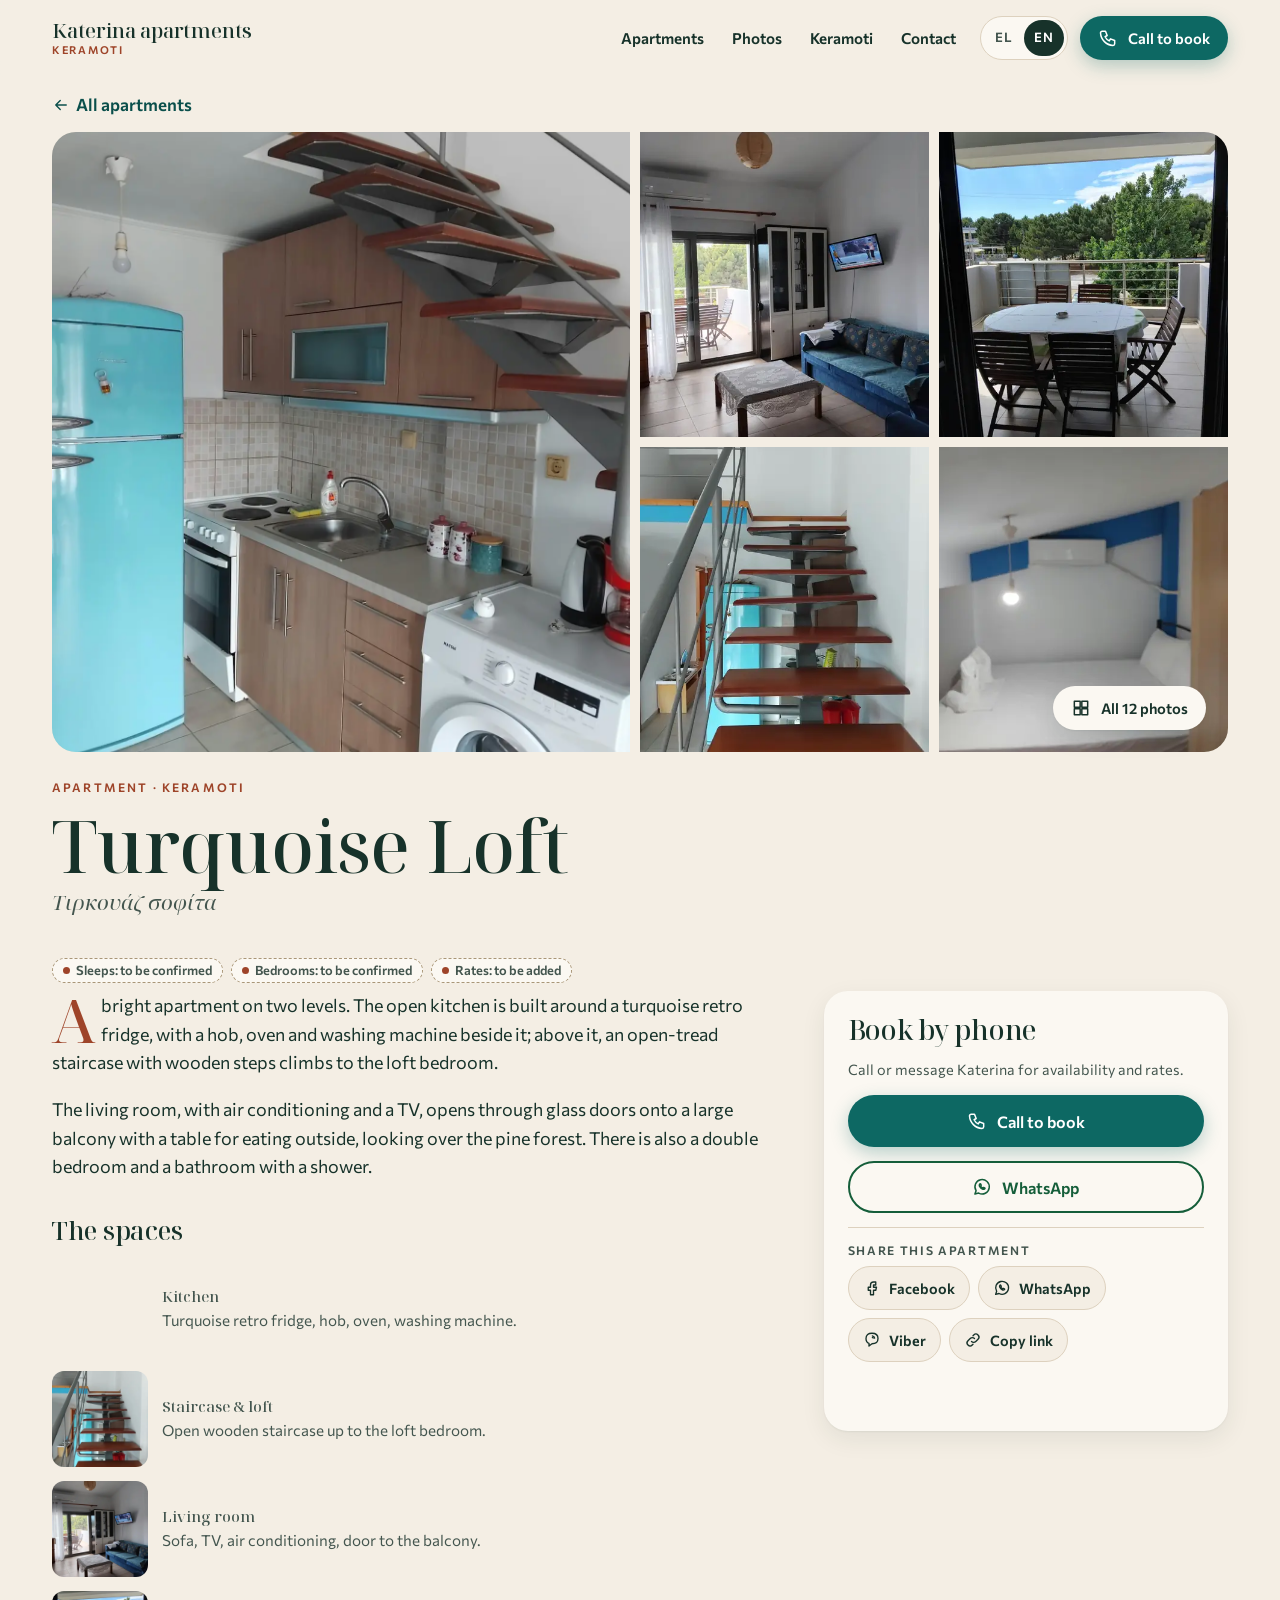
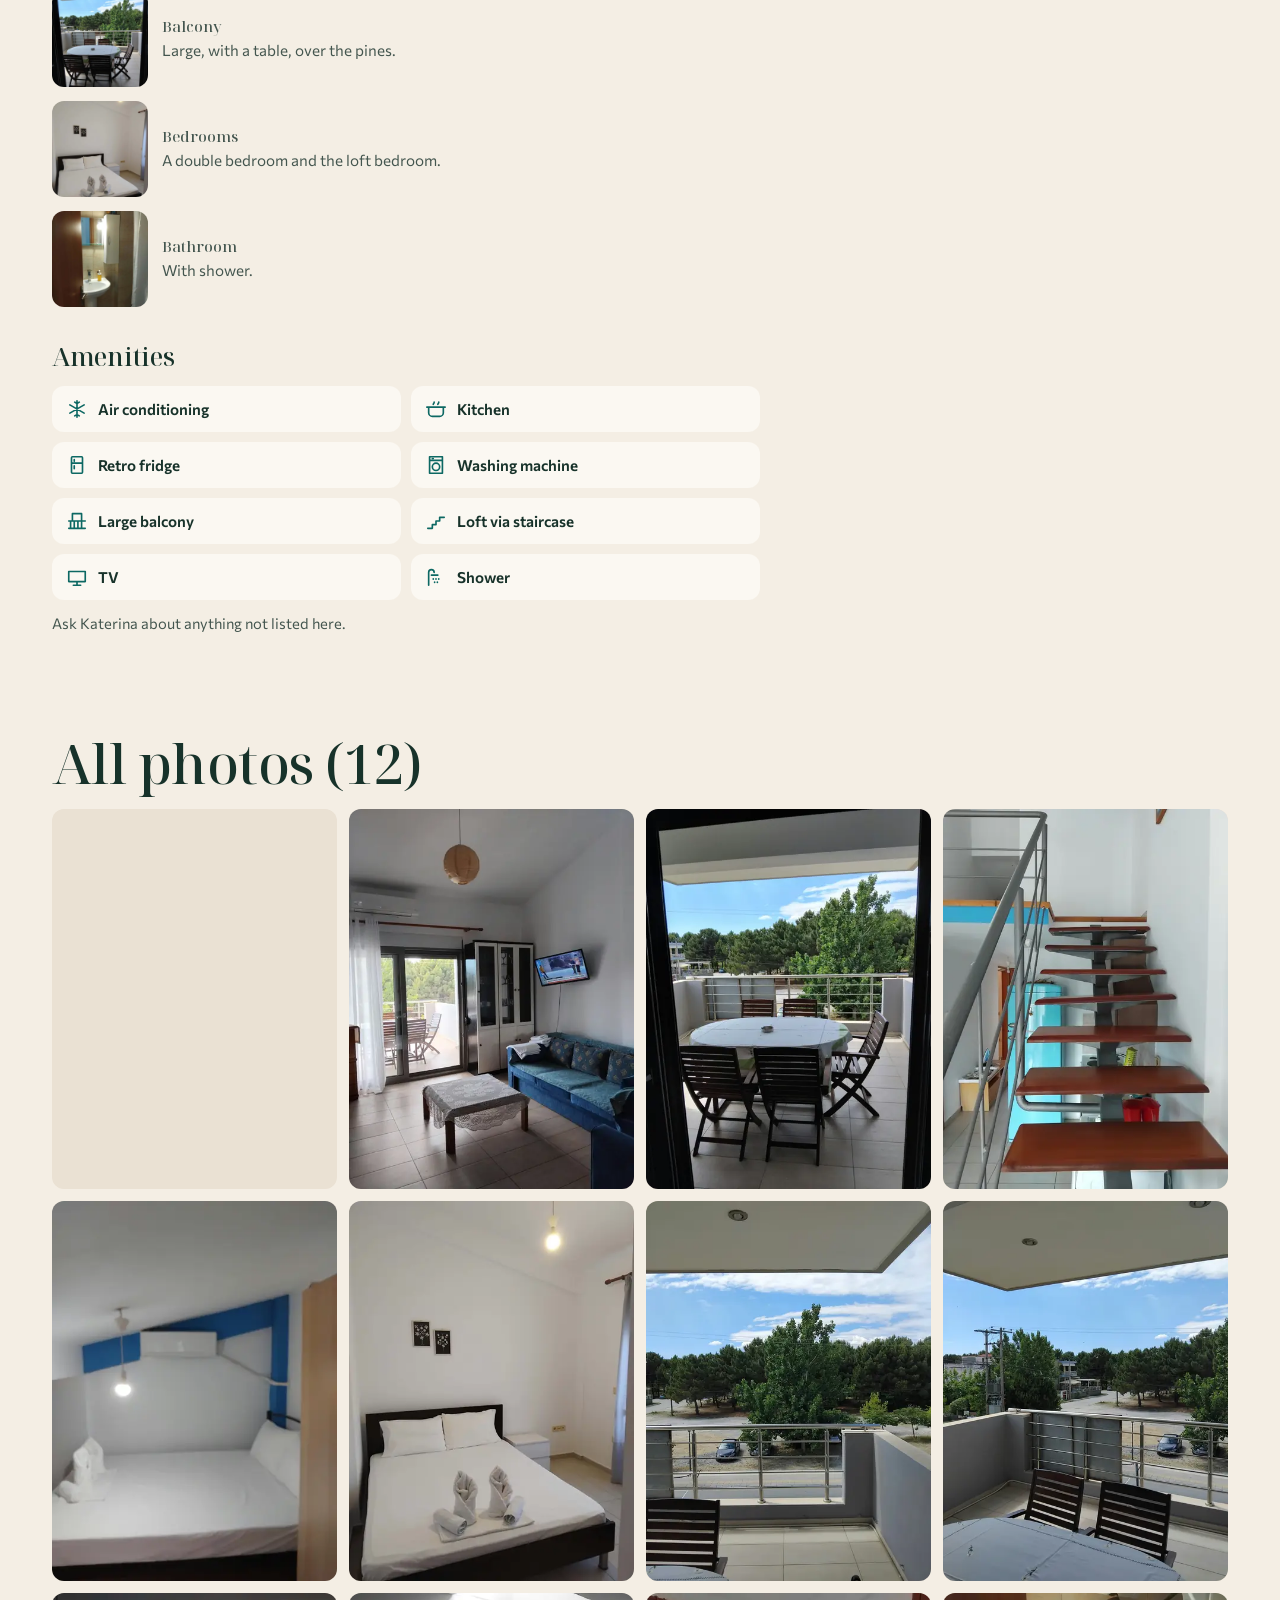
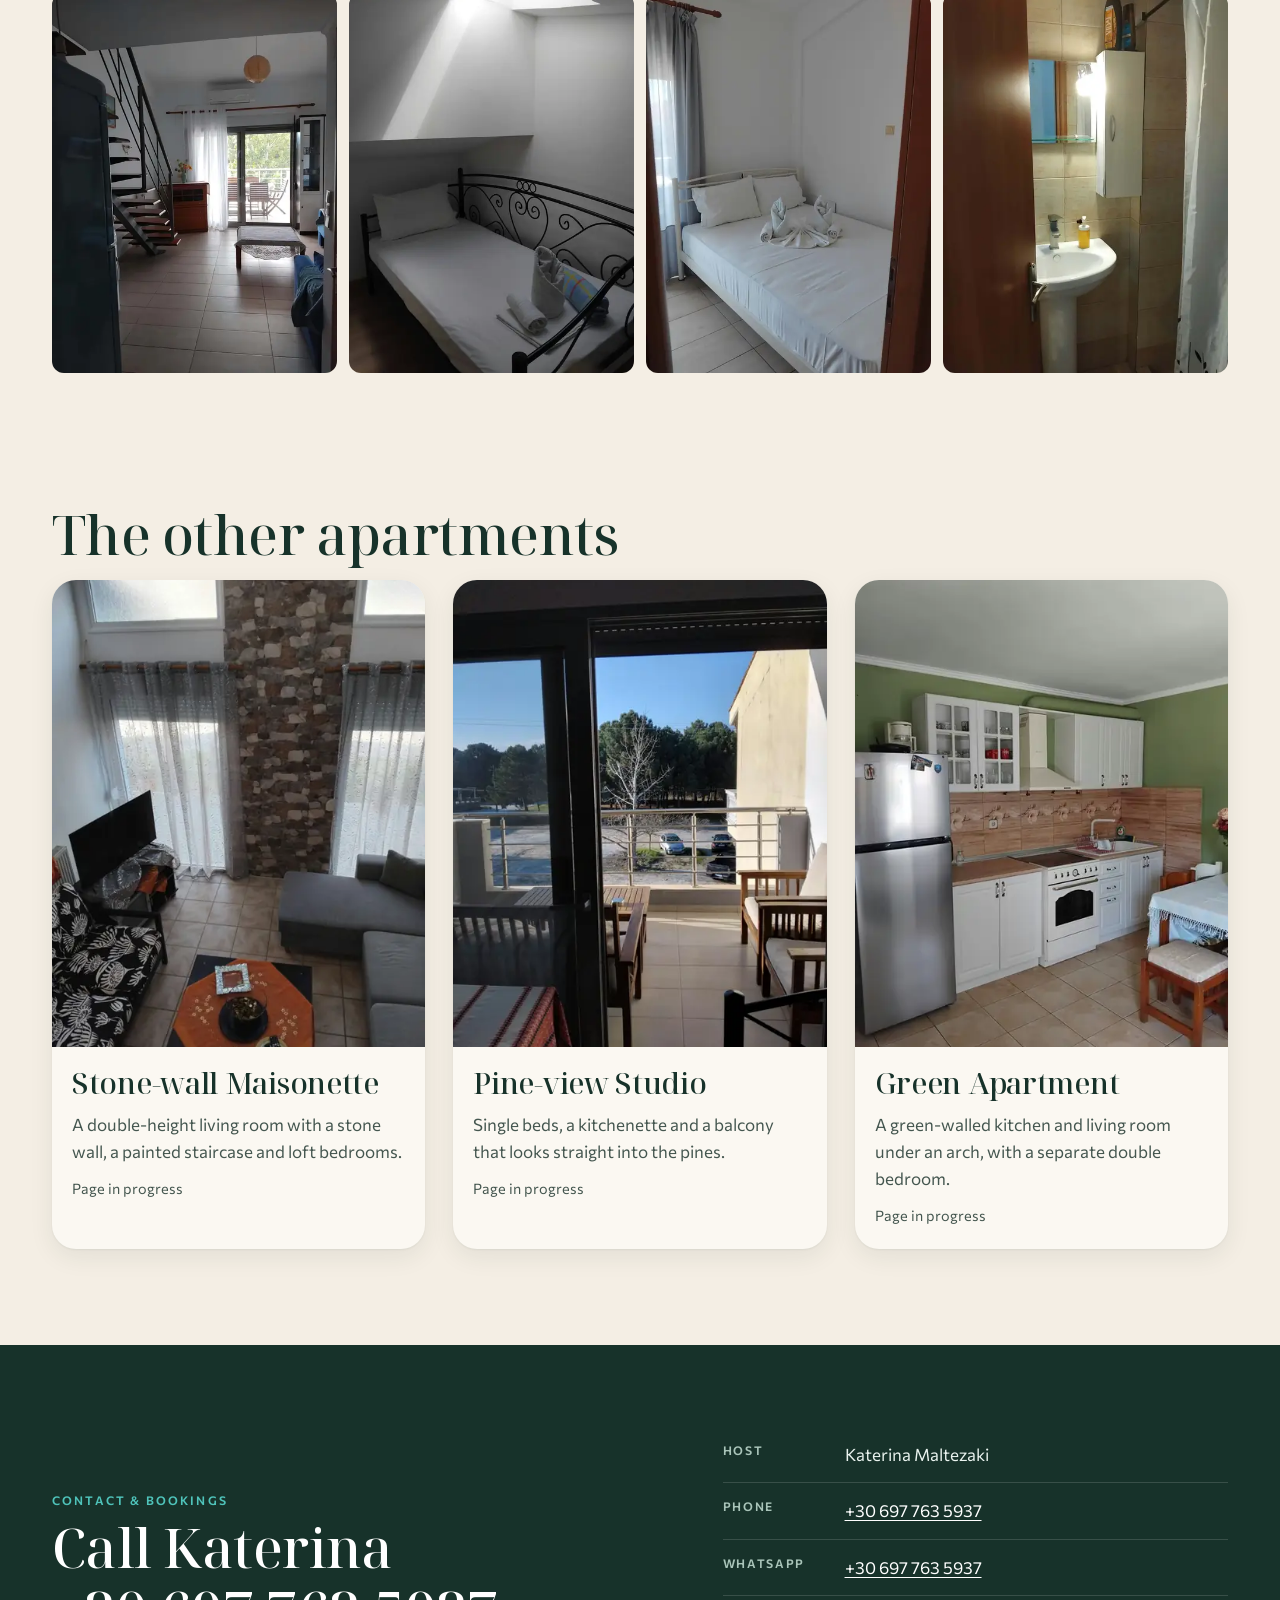
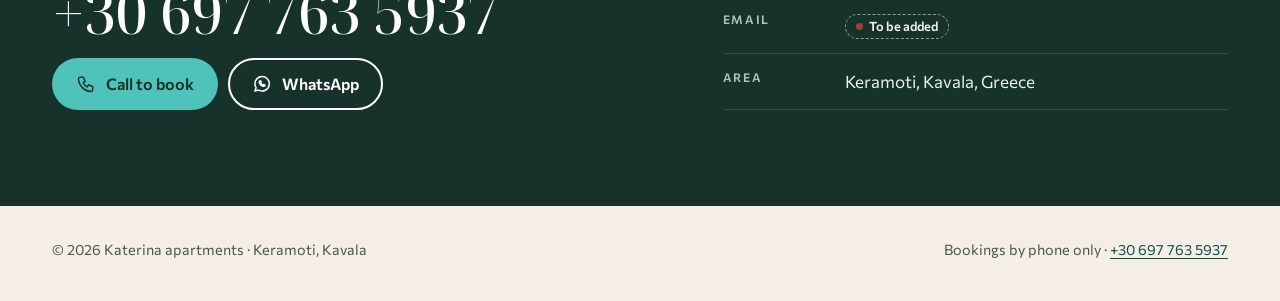
==== apartments/turquoise-loft/index.html @ 6590b702 "Replace site with the new Katerina apartments design Full replacement of the old landing page: bilin" ====
<!doctype html>
<html lang="el" data-lang="el" data-title-el="Τιρκουάζ σοφίτα · Katerina apartments, Κεραμωτή" data-title-en="Turquoise Loft · Katerina apartments, Keramoti">
<head>
<meta charset="utf-8">
<meta name="viewport" content="width=device-width, initial-scale=1, viewport-fit=cover">
<script>(function(){var d=document.documentElement,l=null;d.classList.add('js');try{l=new URLSearchParams(location.search).get('lang')||localStorage.getItem('lang')}catch(e){}if(l!=='el'&&l!=='en'){l=/^el\b/i.test(navigator.language||'el')?'el':'en'}d.setAttribute('data-lang',l);d.lang=l;document.title=d.getAttribute('data-title-'+l)})()</script>
<title>Τιρκουάζ σοφίτα · Katerina apartments, Κεραμωτή</title>
<meta name="description" content="Ρετρό τιρκουάζ ψυγείο, ανοιχτή σκάλα προς τη σοφίτα και μεγάλο μπαλκόνι πάνω από τα πεύκα. Κρατήσεις τηλεφωνικά · A turquoise retro fridge, an open-tread staircase to the loft and a big balcony over the pines. Book by phone">
<link rel="canonical" href="https://dgetsi.github.io/keramoti-seaside-rooms/apartments/turquoise-loft/">
<link rel="alternate" hreflang="el" href="https://dgetsi.github.io/keramoti-seaside-rooms/apartments/turquoise-loft/?lang=el">
<link rel="alternate" hreflang="en" href="https://dgetsi.github.io/keramoti-seaside-rooms/apartments/turquoise-loft/?lang=en">
<link rel="alternate" hreflang="x-default" href="https://dgetsi.github.io/keramoti-seaside-rooms/apartments/turquoise-loft/">
<meta name="theme-color" content="#17322A">
<link rel="icon" href="../../assets/icon.svg" type="image/svg+xml">
<link rel="apple-touch-icon" href="../../assets/apple-touch-icon.png">
<link rel="preload" href="../../assets/fonts/noto-serif-display-latin-500-normal.woff2" as="font" type="font/woff2" crossorigin>
<link rel="stylesheet" href="../../assets/css/site.css">
<!-- Open Graph / sharing: absolute URLs only -->
<meta property="og:type" content="website">
<meta property="og:site_name" content="Katerina apartments">
<meta property="og:title" content="Τιρκουάζ σοφίτα · Katerina apartments, Κεραμωτή · Turquoise Loft · Katerina apartments, Keramoti">
<meta property="og:description" content="Ρετρό τιρκουάζ ψυγείο, ανοιχτή σκάλα προς τη σοφίτα και μεγάλο μπαλκόνι πάνω από τα πεύκα. Κρατήσεις τηλεφωνικά · A turquoise retro fridge, an open-tread staircase to the loft and a big balcony over the pines. Book by phone">
<meta property="og:url" content="https://dgetsi.github.io/keramoti-seaside-rooms/apartments/turquoise-loft/">
<meta property="og:image" content="https://dgetsi.github.io/keramoti-seaside-rooms/og/turquoise-loft.jpg">
<meta property="og:image:secure_url" content="https://dgetsi.github.io/keramoti-seaside-rooms/og/turquoise-loft.jpg">
<meta property="og:image:type" content="image/jpeg">
<meta property="og:image:width" content="1200">
<meta property="og:image:height" content="630">
<meta property="og:image:alt" content="Turquoise Loft at Katerina apartments, Keramoti: three real photos of the apartment">
<meta property="og:locale" content="el_GR">
<meta property="og:locale:alternate" content="en_GB">
<meta name="twitter:card" content="summary_large_image">
<meta name="twitter:title" content="Τιρκουάζ σοφίτα · Katerina apartments, Κεραμωτή · Turquoise Loft · Katerina apartments, Keramoti">
<meta name="twitter:description" content="Ρετρό τιρκουάζ ψυγείο, ανοιχτή σκάλα προς τη σοφίτα και μεγάλο μπαλκόνι πάνω από τα πεύκα. Κρατήσεις τηλεφωνικά · A turquoise retro fridge, an open-tread staircase to the loft and a big balcony over the pines. Book by phone">
<meta name="twitter:image" content="https://dgetsi.github.io/keramoti-seaside-rooms/og/turquoise-loft.jpg">
<meta name="twitter:image:alt" content="Turquoise Loft at Katerina apartments, Keramoti: three real photos of the apartment">

</head>
<body>
<a class="skip" href="#main"><span class="i-el" lang="el">Μετάβαση στο περιεχόμενο</span><span class="i-en" lang="en">Skip to content</span></a>
<svg width="0" height="0" style="position:absolute" aria-hidden="true"><defs><symbol id="i-phone" viewBox="0 0 24 24" fill="none" stroke="currentColor" stroke-width="1.8" stroke-linecap="round" stroke-linejoin="round"><path d="M5 4h4l2 5-2.5 1.5a11 11 0 0 0 5 5L15 13l5 2v4a2 2 0 0 1-2 2A16 16 0 0 1 3 6a2 2 0 0 1 2-2"/></symbol><symbol id="i-wa" viewBox="0 0 24 24" fill="none" stroke="currentColor" stroke-width="1.8" stroke-linecap="round" stroke-linejoin="round"><path d="M3.5 20.5l1.4-4.1A8.6 8.6 0 1 1 8 19.3z"/><path d="M9.3 8.4c.3-.5.8-.5 1.1 0l.6 1.3c.1.3 0 .6-.2.8l-.4.4c.5 1 1.3 1.8 2.3 2.3l.4-.4c.2-.2.5-.3.8-.2l1.3.6c.5.3.5.8 0 1.1-.8.5-1.8.6-2.7.2a8 8 0 0 1-3.5-3.5c-.4-.9-.3-1.9.3-2.6z"/></symbol><symbol id="i-viber" viewBox="0 0 24 24" fill="none" stroke="currentColor" stroke-width="1.8" stroke-linecap="round" stroke-linejoin="round"><path d="M12 3c5 0 8 2 8 7s-3 7-8 7l-4 3v-3.5C5 15.5 4 13 4 10c0-5 3-7 8-7z"/><path d="M12.5 6.5a3.5 3.5 0 0 1 3 3M12.5 8.5a1.5 1.5 0 0 1 1 1"/></symbol><symbol id="i-fb" viewBox="0 0 24 24" fill="none" stroke="currentColor" stroke-width="1.8" stroke-linecap="round" stroke-linejoin="round"><path d="M14 8h3V4h-3a4 4 0 0 0-4 4v3H7v4h3v6h4v-6h3l1-4h-4V8z"/></symbol><symbol id="i-link" viewBox="0 0 24 24" fill="none" stroke="currentColor" stroke-width="1.8" stroke-linecap="round" stroke-linejoin="round"><path d="M10 14a4 4 0 0 0 5.7 0l3-3a4 4 0 0 0-5.7-5.7l-1 1"/><path d="M14 10a4 4 0 0 0-5.7 0l-3 3a4 4 0 0 0 5.7 5.7l1-1"/></symbol><symbol id="i-share" viewBox="0 0 24 24" fill="none" stroke="currentColor" stroke-width="1.8" stroke-linecap="round" stroke-linejoin="round"><path d="M12 3v12M7 8l5-5 5 5M5 13v6a2 2 0 0 0 2 2h10a2 2 0 0 0 2-2v-6"/></symbol><symbol id="i-ac" viewBox="0 0 24 24" fill="none" stroke="currentColor" stroke-width="1.8" stroke-linecap="round" stroke-linejoin="round"><path d="M12 3v18M4.2 7.5l15.6 9M4.2 16.5l15.6-9M9.5 4.5 12 6l2.5-1.5M9.5 19.5 12 18l2.5 1.5"/></symbol><symbol id="i-kitchen" viewBox="0 0 24 24" fill="none" stroke="currentColor" stroke-width="1.8" stroke-linecap="round" stroke-linejoin="round"><path d="M4 10h16v6a4 4 0 0 1-4 4H8a4 4 0 0 1-4-4zM2 10h20M9 7c0-1 1-1 1-2.5M14 7c0-1 1-1 1-2.5"/></symbol><symbol id="i-fridge" viewBox="0 0 24 24" fill="none" stroke="currentColor" stroke-width="1.8" stroke-linecap="round" stroke-linejoin="round"><path d="M7 3h10a1 1 0 0 1 1 1v16a1 1 0 0 1-1 1H7a1 1 0 0 1-1-1V4a1 1 0 0 1 1-1zM6 10h12M9 6v2M9 13v3"/></symbol><symbol id="i-washer" viewBox="0 0 24 24" fill="none" stroke="currentColor" stroke-width="1.8" stroke-linecap="round" stroke-linejoin="round"><path d="M5 3h14v18H5zM5 7h14"/><circle cx="12" cy="14" r="4"/><path d="M8 5h1"/></symbol><symbol id="i-balcony" viewBox="0 0 24 24" fill="none" stroke="currentColor" stroke-width="1.8" stroke-linecap="round" stroke-linejoin="round"><path d="M3 12h18M5 12v8M9 12v8M13 12v8M17 12v8M3 20h18M7 12V4h10v8"/></symbol><symbol id="i-stairs" viewBox="0 0 24 24" fill="none" stroke="currentColor" stroke-width="1.8" stroke-linecap="round" stroke-linejoin="round"><path d="M3 20h5v-4h4v-4h4V8h5"/></symbol><symbol id="i-tv" viewBox="0 0 24 24" fill="none" stroke="currentColor" stroke-width="1.8" stroke-linecap="round" stroke-linejoin="round"><path d="M3 6h18v11H3zM8 21h8M12 17v4"/></symbol><symbol id="i-bed" viewBox="0 0 24 24" fill="none" stroke="currentColor" stroke-width="1.8" stroke-linecap="round" stroke-linejoin="round"><path d="M3 18V7M3 14h18v4M21 14v-2a3 3 0 0 0-3-3h-7v5"/><circle cx="7" cy="11" r="1.6"/></symbol><symbol id="i-shower" viewBox="0 0 24 24" fill="none" stroke="currentColor" stroke-width="1.8" stroke-linecap="round" stroke-linejoin="round"><path d="M4 21V7a3 3 0 0 1 6 0M7 10h7M9 14v.5M12 14v.5M15 14v.5M10.5 17.5v.5M13.5 17.5v.5"/></symbol><symbol id="i-pine" viewBox="0 0 24 24" fill="none" stroke="currentColor" stroke-width="1.8" stroke-linecap="round" stroke-linejoin="round"><path d="M12 3l5 7h-3l4 6H6l4-6H7zM12 16v5"/></symbol><symbol id="i-home" viewBox="0 0 24 24" fill="none" stroke="currentColor" stroke-width="1.8" stroke-linecap="round" stroke-linejoin="round"><path d="M4 20V10l8-6 8 6v10zM9 20v-6h6v6"/></symbol><symbol id="i-arrow" viewBox="0 0 24 24" fill="none" stroke="currentColor" stroke-width="1.8" stroke-linecap="round" stroke-linejoin="round"><path d="M5 12h14M13 6l6 6-6 6"/></symbol><symbol id="i-back" viewBox="0 0 24 24" fill="none" stroke="currentColor" stroke-width="1.8" stroke-linecap="round" stroke-linejoin="round"><path d="M19 12H5M11 6l-6 6 6 6"/></symbol><symbol id="i-prev" viewBox="0 0 24 24" fill="none" stroke="currentColor" stroke-width="1.8" stroke-linecap="round" stroke-linejoin="round"><path d="M15 6l-6 6 6 6"/></symbol><symbol id="i-next" viewBox="0 0 24 24" fill="none" stroke="currentColor" stroke-width="1.8" stroke-linecap="round" stroke-linejoin="round"><path d="M9 6l6 6-6 6"/></symbol><symbol id="i-close" viewBox="0 0 24 24" fill="none" stroke="currentColor" stroke-width="1.8" stroke-linecap="round" stroke-linejoin="round"><path d="M6 6l12 12M18 6 6 18"/></symbol><symbol id="i-grid" viewBox="0 0 24 24" fill="none" stroke="currentColor" stroke-width="1.8" stroke-linecap="round" stroke-linejoin="round"><path d="M4 4h7v7H4zM13 4h7v7h-7zM4 13h7v7H4zM13 13h7v7h-7z"/></symbol><symbol id="i-mail" viewBox="0 0 24 24" fill="none" stroke="currentColor" stroke-width="1.8" stroke-linecap="round" stroke-linejoin="round"><path d="M3 6h18v12H3zM3 7l9 6 9-6"/></symbol><symbol id="i-pin" viewBox="0 0 24 24" fill="none" stroke="currentColor" stroke-width="1.8" stroke-linecap="round" stroke-linejoin="round"><path d="M12 21s-7-6.2-7-11.5a7 7 0 0 1 14 0C19 14.8 12 21 12 21z"/><circle cx="12" cy="9.5" r="2.5"/></symbol></defs></svg>
<header class="hdr">
 <div class="wrap">
  <a class="brand" href="../../"><b>Katerina apartments</b><small><span class="i-el" lang="el">Κεραμωτή</span><span class="i-en" lang="en">Keramoti</span></small></a>
  <nav class="nav" aria-label="Κύριο μενού" data-aria-el="Κύριο μενού" data-aria-en="Main menu"><a href="../../#apartments"><span class="i-el" lang="el">Διαμερίσματα</span><span class="i-en" lang="en">Apartments</span></a><a href="../../#photos"><span class="i-el" lang="el">Φωτογραφίες</span><span class="i-en" lang="en">Photos</span></a><a href="../../#keramoti"><span class="i-el" lang="el">Κεραμωτή</span><span class="i-en" lang="en">Keramoti</span></a><a href="../../#contact"><span class="i-el" lang="el">Επικοινωνία</span><span class="i-en" lang="en">Contact</span></a></nav>
  <div class="lang" role="group" aria-label="Γλώσσα / Language">
   <button type="button" data-set-lang="el" aria-pressed="true"><span aria-hidden="true">EL</span><span class="sr-only">Ελληνικά</span></button>
   <button type="button" data-set-lang="en" aria-pressed="false"><span aria-hidden="true">EN</span><span class="sr-only">English</span></button>
  </div>
  <a class="btn btn-call btn-sm" href="tel:+306977635937"><svg aria-hidden="true" focusable="false"><use href="#i-phone"/></svg><span class="i-el" lang="el">Καλέστε για κράτηση</span><span class="i-en" lang="en">Call to book</span></a>
 </div>
</header><main id="main">
<div class="wrap">
 <a class="crumb" href="../../#apartments"><svg aria-hidden="true" focusable="false"><use href="#i-back"/></svg><span class="i-el" lang="el">Όλα τα διαμερίσματα</span><span class="i-en" lang="en">All apartments</span></a>
 <section class="room-hero" aria-label="Φωτογραφίες" data-aria-el="Φωτογραφίες" data-aria-en="Photos">
  <div class="car" data-car>
  <div class="car-track" tabindex="0" role="group" aria-roledescription="carousel" aria-label="Τιρκουάζ σοφίτα: φωτογραφίες" data-aria-el="Τιρκουάζ σοφίτα: φωτογραφίες" data-aria-en="Turquoise Loft: photos"><a href="../../assets/img/turquoise-loft-01-1200.webp" data-lb="room"><picture><source type="image/webp" srcset="../../assets/img/turquoise-loft-01-480.webp 480w,../../assets/img/turquoise-loft-01-800.webp 800w,../../assets/img/turquoise-loft-01-1200.webp 1200w" sizes="100vw"><img src="../../assets/img/turquoise-loft-01-800.jpg" width="1200" height="1600" alt="Κουζίνα με τιρκουάζ ρετρό ψυγείο, πλυντήριο και την ανοιχτή σκάλα από πάνω" data-alt-el="Κουζίνα με τιρκουάζ ρετρό ψυγείο, πλυντήριο και την ανοιχτή σκάλα από πάνω" data-alt-en="Kitchen with turquoise retro fridge, washing machine and the open-tread staircase above" fetchpriority="high" loading="eager" decoding="async"></picture></a><a href="../../assets/img/turquoise-loft-02-1200.webp" data-lb="room"><picture><source type="image/webp" srcset="../../assets/img/turquoise-loft-02-480.webp 480w,../../assets/img/turquoise-loft-02-800.webp 800w,../../assets/img/turquoise-loft-02-1200.webp 1200w" sizes="100vw"><img src="../../assets/img/turquoise-loft-02-800.jpg" width="1200" height="1600" alt="Σαλόνι με μπλε καναπέ, τηλεόραση, κλιματιστικό και πόρτα προς το μπαλκόνι" data-alt-el="Σαλόνι με μπλε καναπέ, τηλεόραση, κλιματιστικό και πόρτα προς το μπαλκόνι" data-alt-en="Living room with blue sofa, TV, air conditioning and door to the balcony" loading="lazy" decoding="async"></picture></a><a href="../../assets/img/turquoise-loft-03-1200.webp" data-lb="room"><picture><source type="image/webp" srcset="../../assets/img/turquoise-loft-03-480.webp 480w,../../assets/img/turquoise-loft-03-800.webp 800w,../../assets/img/turquoise-loft-03-1200.webp 1200w" sizes="100vw"><img src="../../assets/img/turquoise-loft-03-800.jpg" width="1200" height="1600" alt="Μεγάλο μπαλκόνι με τραπέζι, πάνω από το πευκοδάσος" data-alt-el="Μεγάλο μπαλκόνι με τραπέζι, πάνω από το πευκοδάσος" data-alt-en="Large balcony with a table, over the pine forest" loading="lazy" decoding="async"></picture></a><a href="../../assets/img/turquoise-loft-04-1200.webp" data-lb="room"><picture><source type="image/webp" srcset="../../assets/img/turquoise-loft-04-480.webp 480w,../../assets/img/turquoise-loft-04-800.webp 800w,../../assets/img/turquoise-loft-04-1200.webp 1200w" sizes="100vw"><img src="../../assets/img/turquoise-loft-04-800.jpg" width="1200" height="1600" alt="Ανοιχτή σκάλα με ξύλινα σκαλοπάτια προς τη σοφίτα" data-alt-el="Ανοιχτή σκάλα με ξύλινα σκαλοπάτια προς τη σοφίτα" data-alt-en="Open-tread staircase with wooden steps up to the loft" loading="lazy" decoding="async"></picture></a><a href="../../assets/img/turquoise-loft-05-1200.webp" data-lb="room"><picture><source type="image/webp" srcset="../../assets/img/turquoise-loft-05-480.webp 480w,../../assets/img/turquoise-loft-05-800.webp 800w,../../assets/img/turquoise-loft-05-1200.webp 1200w" sizes="100vw"><img src="../../assets/img/turquoise-loft-05-800.jpg" width="1200" height="1600" alt="Υπνοδωμάτιο σοφίτας με διπλό κρεβάτι και κλιματιστικό" data-alt-el="Υπνοδωμάτιο σοφίτας με διπλό κρεβάτι και κλιματιστικό" data-alt-en="Loft bedroom with double bed and air conditioning" loading="lazy" decoding="async"></picture></a><a href="../../assets/img/turquoise-loft-06-1200.webp" data-lb="room"><picture><source type="image/webp" srcset="../../assets/img/turquoise-loft-06-480.webp 480w,../../assets/img/turquoise-loft-06-800.webp 800w,../../assets/img/turquoise-loft-06-1200.webp 1200w" sizes="100vw"><img src="../../assets/img/turquoise-loft-06-800.jpg" width="1200" height="1600" alt="Διπλό υπνοδωμάτιο με λευκά σεντόνια" data-alt-el="Διπλό υπνοδωμάτιο με λευκά σεντόνια" data-alt-en="Double bedroom with white linen" loading="lazy" decoding="async"></picture></a><a href="../../assets/img/turquoise-loft-07-1200.webp" data-lb="room"><picture><source type="image/webp" srcset="../../assets/img/turquoise-loft-07-480.webp 480w,../../assets/img/turquoise-loft-07-800.webp 800w,../../assets/img/turquoise-loft-07-1200.webp 1200w" sizes="100vw"><img src="../../assets/img/turquoise-loft-07-800.jpg" width="1200" height="1600" alt="Θέα από το μπαλκόνι στα πεύκα" data-alt-el="Θέα από το μπαλκόνι στα πεύκα" data-alt-en="View from the balcony over the pines" loading="lazy" decoding="async"></picture></a><a href="../../assets/img/turquoise-loft-08-1200.webp" data-lb="room"><picture><source type="image/webp" srcset="../../assets/img/turquoise-loft-08-480.webp 480w,../../assets/img/turquoise-loft-08-800.webp 800w,../../assets/img/turquoise-loft-08-1200.webp 1200w" sizes="100vw"><img src="../../assets/img/turquoise-loft-08-800.jpg" width="1200" height="1600" alt="Το μπαλκόνι με το τραπέζι και τα πεύκα" data-alt-el="Το μπαλκόνι με το τραπέζι και τα πεύκα" data-alt-en="The balcony table and the pines" loading="lazy" decoding="async"></picture></a><a href="../../assets/img/turquoise-loft-09-1200.webp" data-lb="room"><picture><source type="image/webp" srcset="../../assets/img/turquoise-loft-09-480.webp 480w,../../assets/img/turquoise-loft-09-800.webp 800w,../../assets/img/turquoise-loft-09-1200.webp 1200w" sizes="100vw"><img src="../../assets/img/turquoise-loft-09-800.jpg" width="1200" height="1600" alt="Σαλόνι με τη σκάλα και την μπαλκονόπορτα" data-alt-el="Σαλόνι με τη σκάλα και την μπαλκονόπορτα" data-alt-en="Living room with the staircase and balcony door" loading="lazy" decoding="async"></picture></a><a href="../../assets/img/turquoise-loft-10-1200.webp" data-lb="room"><picture><source type="image/webp" srcset="../../assets/img/turquoise-loft-10-480.webp 480w,../../assets/img/turquoise-loft-10-800.webp 800w,../../assets/img/turquoise-loft-10-1200.webp 1200w" sizes="100vw"><img src="../../assets/img/turquoise-loft-10-800.jpg" width="1200" height="1600" alt="Κρεβάτι στη σοφίτα, κάτω από τη στέγη" data-alt-el="Κρεβάτι στη σοφίτα, κάτω από τη στέγη" data-alt-en="Bed in the loft, under the roof" loading="lazy" decoding="async"></picture></a><a href="../../assets/img/turquoise-loft-11-1200.webp" data-lb="room"><picture><source type="image/webp" srcset="../../assets/img/turquoise-loft-11-480.webp 480w,../../assets/img/turquoise-loft-11-800.webp 800w,../../assets/img/turquoise-loft-11-1200.webp 1200w" sizes="100vw"><img src="../../assets/img/turquoise-loft-11-800.jpg" width="1200" height="1600" alt="Υπνοδωμάτιο με διπλό κρεβάτι δίπλα στο παράθυρο" data-alt-el="Υπνοδωμάτιο με διπλό κρεβάτι δίπλα στο παράθυρο" data-alt-en="Bedroom with a double bed by the window" loading="lazy" decoding="async"></picture></a><a href="../../assets/img/turquoise-loft-12-1200.webp" data-lb="room"><picture><source type="image/webp" srcset="../../assets/img/turquoise-loft-12-480.webp 480w,../../assets/img/turquoise-loft-12-800.webp 800w,../../assets/img/turquoise-loft-12-1200.webp 1200w" sizes="100vw"><img src="../../assets/img/turquoise-loft-12-800.jpg" width="1200" height="1600" alt="Μπάνιο με νιπτήρα και ντους" data-alt-el="Μπάνιο με νιπτήρα και ντους" data-alt-en="Bathroom with basin and shower" loading="lazy" decoding="async"></picture></a></div>
  <button class="car-btn car-prev" type="button" tabindex="-1" aria-hidden="true"><svg aria-hidden="true" focusable="false"><use href="#i-prev"/></svg></button>
  <button class="car-btn car-next" type="button" tabindex="-1" aria-hidden="true"><svg aria-hidden="true" focusable="false"><use href="#i-next"/></svg></button>
  <span class="car-count" aria-hidden="true"></span>
 </div>
  <div class="bento"><a href="../../assets/img/turquoise-loft-01-1200.webp" data-lb="room"><picture><source type="image/webp" srcset="../../assets/img/turquoise-loft-01-480.webp 480w,../../assets/img/turquoise-loft-01-800.webp 800w,../../assets/img/turquoise-loft-01-1200.webp 1200w" sizes="(min-width:960px) 50vw, 100vw"><img src="../../assets/img/turquoise-loft-01-800.jpg" width="1200" height="1600" alt="Κουζίνα με τιρκουάζ ρετρό ψυγείο, πλυντήριο και την ανοιχτή σκάλα από πάνω" data-alt-el="Κουζίνα με τιρκουάζ ρετρό ψυγείο, πλυντήριο και την ανοιχτή σκάλα από πάνω" data-alt-en="Kitchen with turquoise retro fridge, washing machine and the open-tread staircase above" fetchpriority="high" loading="eager" decoding="async"></picture></a><a href="../../assets/img/turquoise-loft-02-1200.webp" data-lb="room"><picture><source type="image/webp" srcset="../../assets/img/turquoise-loft-02-480.webp 480w,../../assets/img/turquoise-loft-02-800.webp 800w,../../assets/img/turquoise-loft-02-1200.webp 1200w" sizes="25vw"><img src="../../assets/img/turquoise-loft-02-800.jpg" width="1200" height="1600" alt="Σαλόνι με μπλε καναπέ, τηλεόραση, κλιματιστικό και πόρτα προς το μπαλκόνι" data-alt-el="Σαλόνι με μπλε καναπέ, τηλεόραση, κλιματιστικό και πόρτα προς το μπαλκόνι" data-alt-en="Living room with blue sofa, TV, air conditioning and door to the balcony" loading="lazy" decoding="async"></picture></a><a href="../../assets/img/turquoise-loft-03-1200.webp" data-lb="room"><picture><source type="image/webp" srcset="../../assets/img/turquoise-loft-03-480.webp 480w,../../assets/img/turquoise-loft-03-800.webp 800w,../../assets/img/turquoise-loft-03-1200.webp 1200w" sizes="25vw"><img src="../../assets/img/turquoise-loft-03-800.jpg" width="1200" height="1600" alt="Μεγάλο μπαλκόνι με τραπέζι, πάνω από το πευκοδάσος" data-alt-el="Μεγάλο μπαλκόνι με τραπέζι, πάνω από το πευκοδάσος" data-alt-en="Large balcony with a table, over the pine forest" loading="lazy" decoding="async"></picture></a><a href="../../assets/img/turquoise-loft-04-1200.webp" data-lb="room"><picture><source type="image/webp" srcset="../../assets/img/turquoise-loft-04-480.webp 480w,../../assets/img/turquoise-loft-04-800.webp 800w,../../assets/img/turquoise-loft-04-1200.webp 1200w" sizes="25vw"><img src="../../assets/img/turquoise-loft-04-800.jpg" width="1200" height="1600" alt="Ανοιχτή σκάλα με ξύλινα σκαλοπάτια προς τη σοφίτα" data-alt-el="Ανοιχτή σκάλα με ξύλινα σκαλοπάτια προς τη σοφίτα" data-alt-en="Open-tread staircase with wooden steps up to the loft" loading="lazy" decoding="async"></picture></a><a href="../../assets/img/turquoise-loft-05-1200.webp" data-lb="room"><picture><source type="image/webp" srcset="../../assets/img/turquoise-loft-05-480.webp 480w,../../assets/img/turquoise-loft-05-800.webp 800w,../../assets/img/turquoise-loft-05-1200.webp 1200w" sizes="25vw"><img src="../../assets/img/turquoise-loft-05-800.jpg" width="1200" height="1600" alt="Υπνοδωμάτιο σοφίτας με διπλό κρεβάτι και κλιματιστικό" data-alt-el="Υπνοδωμάτιο σοφίτας με διπλό κρεβάτι και κλιματιστικό" data-alt-en="Loft bedroom with double bed and air conditioning" loading="lazy" decoding="async"></picture></a></div>
  <div class="showall"><a class="btn" href="#all-photos"><svg aria-hidden="true" focusable="false"><use href="#i-grid"/></svg><span class="i-el" lang="el">Όλες (12)</span><span class="i-en" lang="en">All 12 photos</span></a></div>
 </section>

 <header class="room-head">
  <div><p class="kicker" style="color:var(--terra);margin:0 0 10px"><span class="i-el" lang="el">Διαμέρισμα · Κεραμωτή</span><span class="i-en" lang="en">Apartment · Keramoti</span></p>
   <h1><span class="i-el" lang="el">Τιρκουάζ σοφίτα</span><span class="i-en" lang="en">Turquoise Loft</span></h1><p class="alt-name"><span class="i-el" lang="el">Turquoise Loft</span><span class="i-en" lang="en">Τιρκουάζ σοφίτα</span></p></div>
  <ul class="qf">
   <li><span class="tbc"><span class="i-el" lang="el">Άτομα: προς επιβεβαίωση</span><span class="i-en" lang="en">Sleeps: to be confirmed</span></span></li>
   <li><span class="tbc"><span class="i-el" lang="el">Υπνοδωμάτια: προς επιβεβαίωση</span><span class="i-en" lang="en">Bedrooms: to be confirmed</span></span></li>
   <li><span class="tbc"><span class="i-el" lang="el">Τιμές: θα προστεθούν</span><span class="i-en" lang="en">Rates: to be added</span></span></li>
  </ul>
 </header>

 <div class="room-layout" style="padding-bottom:48px">
  <div>
   <div class="prose"><p><span class="i-el" lang="el">Ένα φωτεινό διαμέρισμα σε δύο επίπεδα. Στην ανοιχτή κουζίνα ξεχωρίζει το τιρκουάζ ρετρό ψυγείο, δίπλα σε εστίες, φούρνο και πλυντήριο ρούχων· από πάνω της, μια ανοιχτή σκάλα με ξύλινα σκαλοπάτια ανεβαίνει στο υπνοδωμάτιο της σοφίτας.</span><span class="i-en" lang="en">A bright apartment on two levels. The open kitchen is built around a turquoise retro fridge, with a hob, oven and washing machine beside it; above it, an open-tread staircase with wooden steps climbs to the loft bedroom.</span></p><p><span class="i-el" lang="el">Το σαλόνι, με κλιματισμό και τηλεόραση, ανοίγει με μπαλκονόπορτα σε ένα μεγάλο μπαλκόνι με τραπέζι για φαγητό έξω, πάνω από το πευκοδάσος. Υπάρχει επίσης διπλό υπνοδωμάτιο και μπάνιο με ντους.</span><span class="i-en" lang="en">The living room, with air conditioning and a TV, opens through glass doors onto a large balcony with a table for eating outside, looking over the pine forest. There is also a double bedroom and a bathroom with a shower.</span></p></div>
   <h2 class="h3"><span class="i-el" lang="el">Οι χώροι</span><span class="i-en" lang="en">The spaces</span></h2>
   <ul class="spaces"><li><a href="../../assets/img/turquoise-loft-01-1200.webp" data-lb="room"><picture><source type="image/webp" srcset="../../assets/img/turquoise-loft-01-480.webp 480w,../../assets/img/turquoise-loft-01-800.webp 800w,../../assets/img/turquoise-loft-01-1200.webp 1200w" sizes="96px"><img src="../../assets/img/turquoise-loft-01-800.jpg" width="1200" height="1600" alt="Κουζίνα με τιρκουάζ ρετρό ψυγείο, πλυντήριο και την ανοιχτή σκάλα από πάνω" data-alt-el="Κουζίνα με τιρκουάζ ρετρό ψυγείο, πλυντήριο και την ανοιχτή σκάλα από πάνω" data-alt-en="Kitchen with turquoise retro fridge, washing machine and the open-tread staircase above" loading="lazy" decoding="async"></picture></a><div><b><span class="i-el" lang="el">Κουζίνα</span><span class="i-en" lang="en">Kitchen</span></b><span><span class="i-el" lang="el">Τιρκουάζ ρετρό ψυγείο, εστίες, φούρνος, πλυντήριο.</span><span class="i-en" lang="en">Turquoise retro fridge, hob, oven, washing machine.</span></span></div></li><li><a href="../../assets/img/turquoise-loft-04-1200.webp" data-lb="room"><picture><source type="image/webp" srcset="../../assets/img/turquoise-loft-04-480.webp 480w,../../assets/img/turquoise-loft-04-800.webp 800w,../../assets/img/turquoise-loft-04-1200.webp 1200w" sizes="96px"><img src="../../assets/img/turquoise-loft-04-800.jpg" width="1200" height="1600" alt="Ανοιχτή σκάλα με ξύλινα σκαλοπάτια προς τη σοφίτα" data-alt-el="Ανοιχτή σκάλα με ξύλινα σκαλοπάτια προς τη σοφίτα" data-alt-en="Open-tread staircase with wooden steps up to the loft" loading="lazy" decoding="async"></picture></a><div><b><span class="i-el" lang="el">Σκάλα & σοφίτα</span><span class="i-en" lang="en">Staircase & loft</span></b><span><span class="i-el" lang="el">Ανοιχτή ξύλινη σκάλα προς το υπνοδωμάτιο της σοφίτας.</span><span class="i-en" lang="en">Open wooden staircase up to the loft bedroom.</span></span></div></li><li><a href="../../assets/img/turquoise-loft-02-1200.webp" data-lb="room"><picture><source type="image/webp" srcset="../../assets/img/turquoise-loft-02-480.webp 480w,../../assets/img/turquoise-loft-02-800.webp 800w,../../assets/img/turquoise-loft-02-1200.webp 1200w" sizes="96px"><img src="../../assets/img/turquoise-loft-02-800.jpg" width="1200" height="1600" alt="Σαλόνι με μπλε καναπέ, τηλεόραση, κλιματιστικό και πόρτα προς το μπαλκόνι" data-alt-el="Σαλόνι με μπλε καναπέ, τηλεόραση, κλιματιστικό και πόρτα προς το μπαλκόνι" data-alt-en="Living room with blue sofa, TV, air conditioning and door to the balcony" loading="lazy" decoding="async"></picture></a><div><b><span class="i-el" lang="el">Σαλόνι</span><span class="i-en" lang="en">Living room</span></b><span><span class="i-el" lang="el">Καναπές, τηλεόραση, κλιματισμός, έξοδος στο μπαλκόνι.</span><span class="i-en" lang="en">Sofa, TV, air conditioning, door to the balcony.</span></span></div></li><li><a href="../../assets/img/turquoise-loft-03-1200.webp" data-lb="room"><picture><source type="image/webp" srcset="../../assets/img/turquoise-loft-03-480.webp 480w,../../assets/img/turquoise-loft-03-800.webp 800w,../../assets/img/turquoise-loft-03-1200.webp 1200w" sizes="96px"><img src="../../assets/img/turquoise-loft-03-800.jpg" width="1200" height="1600" alt="Μεγάλο μπαλκόνι με τραπέζι, πάνω από το πευκοδάσος" data-alt-el="Μεγάλο μπαλκόνι με τραπέζι, πάνω από το πευκοδάσος" data-alt-en="Large balcony with a table, over the pine forest" loading="lazy" decoding="async"></picture></a><div><b><span class="i-el" lang="el">Μπαλκόνι</span><span class="i-en" lang="en">Balcony</span></b><span><span class="i-el" lang="el">Μεγάλο, με τραπέζι, πάνω από τα πεύκα.</span><span class="i-en" lang="en">Large, with a table, over the pines.</span></span></div></li><li><a href="../../assets/img/turquoise-loft-06-1200.webp" data-lb="room"><picture><source type="image/webp" srcset="../../assets/img/turquoise-loft-06-480.webp 480w,../../assets/img/turquoise-loft-06-800.webp 800w,../../assets/img/turquoise-loft-06-1200.webp 1200w" sizes="96px"><img src="../../assets/img/turquoise-loft-06-800.jpg" width="1200" height="1600" alt="Διπλό υπνοδωμάτιο με λευκά σεντόνια" data-alt-el="Διπλό υπνοδωμάτιο με λευκά σεντόνια" data-alt-en="Double bedroom with white linen" loading="lazy" decoding="async"></picture></a><div><b><span class="i-el" lang="el">Υπνοδωμάτια</span><span class="i-en" lang="en">Bedrooms</span></b><span><span class="i-el" lang="el">Διπλό υπνοδωμάτιο και υπνοδωμάτιο σοφίτας.</span><span class="i-en" lang="en">A double bedroom and the loft bedroom.</span></span></div></li><li><a href="../../assets/img/turquoise-loft-12-1200.webp" data-lb="room"><picture><source type="image/webp" srcset="../../assets/img/turquoise-loft-12-480.webp 480w,../../assets/img/turquoise-loft-12-800.webp 800w,../../assets/img/turquoise-loft-12-1200.webp 1200w" sizes="96px"><img src="../../assets/img/turquoise-loft-12-800.jpg" width="1200" height="1600" alt="Μπάνιο με νιπτήρα και ντους" data-alt-el="Μπάνιο με νιπτήρα και ντους" data-alt-en="Bathroom with basin and shower" loading="lazy" decoding="async"></picture></a><div><b><span class="i-el" lang="el">Μπάνιο</span><span class="i-en" lang="en">Bathroom</span></b><span><span class="i-el" lang="el">Με ντους.</span><span class="i-en" lang="en">With shower.</span></span></div></li></ul>
   <h2 class="h3"><span class="i-el" lang="el">Παροχές</span><span class="i-en" lang="en">Amenities</span></h2>
   <ul class="amen"><li><svg aria-hidden="true" focusable="false"><use href="#i-ac"/></svg><span class="i-el" lang="el">Κλιματισμός</span><span class="i-en" lang="en">Air conditioning</span></li><li><svg aria-hidden="true" focusable="false"><use href="#i-kitchen"/></svg><span class="i-el" lang="el">Κουζίνα</span><span class="i-en" lang="en">Kitchen</span></li><li><svg aria-hidden="true" focusable="false"><use href="#i-fridge"/></svg><span class="i-el" lang="el">Ρετρό ψυγείο</span><span class="i-en" lang="en">Retro fridge</span></li><li><svg aria-hidden="true" focusable="false"><use href="#i-washer"/></svg><span class="i-el" lang="el">Πλυντήριο ρούχων</span><span class="i-en" lang="en">Washing machine</span></li><li><svg aria-hidden="true" focusable="false"><use href="#i-balcony"/></svg><span class="i-el" lang="el">Μεγάλο μπαλκόνι</span><span class="i-en" lang="en">Large balcony</span></li><li><svg aria-hidden="true" focusable="false"><use href="#i-stairs"/></svg><span class="i-el" lang="el">Σοφίτα με σκάλα</span><span class="i-en" lang="en">Loft via staircase</span></li><li><svg aria-hidden="true" focusable="false"><use href="#i-tv"/></svg><span class="i-el" lang="el">Τηλεόραση</span><span class="i-en" lang="en">TV</span></li><li><svg aria-hidden="true" focusable="false"><use href="#i-shower"/></svg><span class="i-el" lang="el">Μπάνιο με ντους</span><span class="i-en" lang="en">Shower</span></li></ul>
   <p style="margin-top:12px;font-size:.92rem;color:var(--ink-2)"><span class="i-el" lang="el">Ρωτήστε την Κατερίνα για ό,τι δεν βλέπετε εδώ.</span><span class="i-en" lang="en">Ask Katerina about anything not listed here.</span></p>
  </div>
  <aside class="book" aria-labelledby="h-book">
   <h2 id="h-book"><span class="i-el" lang="el">Κράτηση τηλεφωνικά</span><span class="i-en" lang="en">Book by phone</span></h2>
   <p class="note"><span class="i-el" lang="el">Καλέστε ή στείλτε μήνυμα στην Κατερίνα για διαθεσιμότητα και τιμές.</span><span class="i-en" lang="en">Call or message Katerina for availability and rates.</span></p>
   <a class="btn btn-call " href="tel:+306977635937"><svg aria-hidden="true" focusable="false"><use href="#i-phone"/></svg><span class="i-el" lang="el">Καλέστε για κράτηση</span><span class="i-en" lang="en">Call to book</span></a>
   <a class="btn btn-wa " href="https://wa.me/306977635937" rel="noopener"><svg aria-hidden="true" focusable="false"><use href="#i-wa"/></svg><span class="i-el" lang="el">WhatsApp</span><span class="i-en" lang="en">WhatsApp</span></a>
   <div class="share" data-share>
    <span class="share-label" id="share-l"><span class="i-el" lang="el">Κοινοποίηση</span><span class="i-en" lang="en">Share this apartment</span></span>
    <div class="share-row" role="group" aria-labelledby="share-l">
     <button type="button" class="share-native" data-native><svg aria-hidden="true" focusable="false"><use href="#i-share"/></svg><span class="i-el" lang="el">Κοινοποίηση…</span><span class="i-en" lang="en">Share…</span></button>
     <a href="#" data-fb target="_blank" rel="noopener"><svg aria-hidden="true" focusable="false"><use href="#i-fb"/></svg>Facebook</a>
     <a href="#" data-wa target="_blank" rel="noopener"><svg aria-hidden="true" focusable="false"><use href="#i-wa"/></svg>WhatsApp</a>
     <a href="#" data-viber><svg aria-hidden="true" focusable="false"><use href="#i-viber"/></svg>Viber</a>
     <button type="button" data-copy><svg aria-hidden="true" focusable="false"><use href="#i-link"/></svg><span class="i-el" lang="el">Αντιγραφή συνδέσμου</span><span class="i-en" lang="en">Copy link</span></button>
    </div>
    <p class="toast" role="status" aria-live="polite"></p>
   </div>
  </aside>
 </div>

 <section id="all-photos" class="sec" style="padding-top:0" aria-labelledby="h-all">
  <h2 id="h-all" class="h3"><span class="i-el" lang="el">Όλες οι φωτογραφίες (12)</span><span class="i-en" lang="en">All photos (12)</span></h2>
  <div class="grid"><a href="../../assets/img/turquoise-loft-01-1200.webp" data-lb="room"><picture><source type="image/webp" srcset="../../assets/img/turquoise-loft-01-480.webp 480w,../../assets/img/turquoise-loft-01-800.webp 800w,../../assets/img/turquoise-loft-01-1200.webp 1200w" sizes="(min-width:1100px) 300px, (min-width:720px) 33vw, 50vw"><img src="../../assets/img/turquoise-loft-01-800.jpg" width="1200" height="1600" alt="Κουζίνα με τιρκουάζ ρετρό ψυγείο, πλυντήριο και την ανοιχτή σκάλα από πάνω" data-alt-el="Κουζίνα με τιρκουάζ ρετρό ψυγείο, πλυντήριο και την ανοιχτή σκάλα από πάνω" data-alt-en="Kitchen with turquoise retro fridge, washing machine and the open-tread staircase above" loading="lazy" decoding="async"></picture></a><a href="../../assets/img/turquoise-loft-02-1200.webp" data-lb="room"><picture><source type="image/webp" srcset="../../assets/img/turquoise-loft-02-480.webp 480w,../../assets/img/turquoise-loft-02-800.webp 800w,../../assets/img/turquoise-loft-02-1200.webp 1200w" sizes="(min-width:1100px) 300px, (min-width:720px) 33vw, 50vw"><img src="../../assets/img/turquoise-loft-02-800.jpg" width="1200" height="1600" alt="Σαλόνι με μπλε καναπέ, τηλεόραση, κλιματιστικό και πόρτα προς το μπαλκόνι" data-alt-el="Σαλόνι με μπλε καναπέ, τηλεόραση, κλιματιστικό και πόρτα προς το μπαλκόνι" data-alt-en="Living room with blue sofa, TV, air conditioning and door to the balcony" loading="lazy" decoding="async"></picture></a><a href="../../assets/img/turquoise-loft-03-1200.webp" data-lb="room"><picture><source type="image/webp" srcset="../../assets/img/turquoise-loft-03-480.webp 480w,../../assets/img/turquoise-loft-03-800.webp 800w,../../assets/img/turquoise-loft-03-1200.webp 1200w" sizes="(min-width:1100px) 300px, (min-width:720px) 33vw, 50vw"><img src="../../assets/img/turquoise-loft-03-800.jpg" width="1200" height="1600" alt="Μεγάλο μπαλκόνι με τραπέζι, πάνω από το πευκοδάσος" data-alt-el="Μεγάλο μπαλκόνι με τραπέζι, πάνω από το πευκοδάσος" data-alt-en="Large balcony with a table, over the pine forest" loading="lazy" decoding="async"></picture></a><a href="../../assets/img/turquoise-loft-04-1200.webp" data-lb="room"><picture><source type="image/webp" srcset="../../assets/img/turquoise-loft-04-480.webp 480w,../../assets/img/turquoise-loft-04-800.webp 800w,../../assets/img/turquoise-loft-04-1200.webp 1200w" sizes="(min-width:1100px) 300px, (min-width:720px) 33vw, 50vw"><img src="../../assets/img/turquoise-loft-04-800.jpg" width="1200" height="1600" alt="Ανοιχτή σκάλα με ξύλινα σκαλοπάτια προς τη σοφίτα" data-alt-el="Ανοιχτή σκάλα με ξύλινα σκαλοπάτια προς τη σοφίτα" data-alt-en="Open-tread staircase with wooden steps up to the loft" loading="lazy" decoding="async"></picture></a><a href="../../assets/img/turquoise-loft-05-1200.webp" data-lb="room"><picture><source type="image/webp" srcset="../../assets/img/turquoise-loft-05-480.webp 480w,../../assets/img/turquoise-loft-05-800.webp 800w,../../assets/img/turquoise-loft-05-1200.webp 1200w" sizes="(min-width:1100px) 300px, (min-width:720px) 33vw, 50vw"><img src="../../assets/img/turquoise-loft-05-800.jpg" width="1200" height="1600" alt="Υπνοδωμάτιο σοφίτας με διπλό κρεβάτι και κλιματιστικό" data-alt-el="Υπνοδωμάτιο σοφίτας με διπλό κρεβάτι και κλιματιστικό" data-alt-en="Loft bedroom with double bed and air conditioning" loading="lazy" decoding="async"></picture></a><a href="../../assets/img/turquoise-loft-06-1200.webp" data-lb="room"><picture><source type="image/webp" srcset="../../assets/img/turquoise-loft-06-480.webp 480w,../../assets/img/turquoise-loft-06-800.webp 800w,../../assets/img/turquoise-loft-06-1200.webp 1200w" sizes="(min-width:1100px) 300px, (min-width:720px) 33vw, 50vw"><img src="../../assets/img/turquoise-loft-06-800.jpg" width="1200" height="1600" alt="Διπλό υπνοδωμάτιο με λευκά σεντόνια" data-alt-el="Διπλό υπνοδωμάτιο με λευκά σεντόνια" data-alt-en="Double bedroom with white linen" loading="lazy" decoding="async"></picture></a><a href="../../assets/img/turquoise-loft-07-1200.webp" data-lb="room"><picture><source type="image/webp" srcset="../../assets/img/turquoise-loft-07-480.webp 480w,../../assets/img/turquoise-loft-07-800.webp 800w,../../assets/img/turquoise-loft-07-1200.webp 1200w" sizes="(min-width:1100px) 300px, (min-width:720px) 33vw, 50vw"><img src="../../assets/img/turquoise-loft-07-800.jpg" width="1200" height="1600" alt="Θέα από το μπαλκόνι στα πεύκα" data-alt-el="Θέα από το μπαλκόνι στα πεύκα" data-alt-en="View from the balcony over the pines" loading="lazy" decoding="async"></picture></a><a href="../../assets/img/turquoise-loft-08-1200.webp" data-lb="room"><picture><source type="image/webp" srcset="../../assets/img/turquoise-loft-08-480.webp 480w,../../assets/img/turquoise-loft-08-800.webp 800w,../../assets/img/turquoise-loft-08-1200.webp 1200w" sizes="(min-width:1100px) 300px, (min-width:720px) 33vw, 50vw"><img src="../../assets/img/turquoise-loft-08-800.jpg" width="1200" height="1600" alt="Το μπαλκόνι με το τραπέζι και τα πεύκα" data-alt-el="Το μπαλκόνι με το τραπέζι και τα πεύκα" data-alt-en="The balcony table and the pines" loading="lazy" decoding="async"></picture></a><a href="../../assets/img/turquoise-loft-09-1200.webp" data-lb="room"><picture><source type="image/webp" srcset="../../assets/img/turquoise-loft-09-480.webp 480w,../../assets/img/turquoise-loft-09-800.webp 800w,../../assets/img/turquoise-loft-09-1200.webp 1200w" sizes="(min-width:1100px) 300px, (min-width:720px) 33vw, 50vw"><img src="../../assets/img/turquoise-loft-09-800.jpg" width="1200" height="1600" alt="Σαλόνι με τη σκάλα και την μπαλκονόπορτα" data-alt-el="Σαλόνι με τη σκάλα και την μπαλκονόπορτα" data-alt-en="Living room with the staircase and balcony door" loading="lazy" decoding="async"></picture></a><a href="../../assets/img/turquoise-loft-10-1200.webp" data-lb="room"><picture><source type="image/webp" srcset="../../assets/img/turquoise-loft-10-480.webp 480w,../../assets/img/turquoise-loft-10-800.webp 800w,../../assets/img/turquoise-loft-10-1200.webp 1200w" sizes="(min-width:1100px) 300px, (min-width:720px) 33vw, 50vw"><img src="../../assets/img/turquoise-loft-10-800.jpg" width="1200" height="1600" alt="Κρεβάτι στη σοφίτα, κάτω από τη στέγη" data-alt-el="Κρεβάτι στη σοφίτα, κάτω από τη στέγη" data-alt-en="Bed in the loft, under the roof" loading="lazy" decoding="async"></picture></a><a href="../../assets/img/turquoise-loft-11-1200.webp" data-lb="room"><picture><source type="image/webp" srcset="../../assets/img/turquoise-loft-11-480.webp 480w,../../assets/img/turquoise-loft-11-800.webp 800w,../../assets/img/turquoise-loft-11-1200.webp 1200w" sizes="(min-width:1100px) 300px, (min-width:720px) 33vw, 50vw"><img src="../../assets/img/turquoise-loft-11-800.jpg" width="1200" height="1600" alt="Υπνοδωμάτιο με διπλό κρεβάτι δίπλα στο παράθυρο" data-alt-el="Υπνοδωμάτιο με διπλό κρεβάτι δίπλα στο παράθυρο" data-alt-en="Bedroom with a double bed by the window" loading="lazy" decoding="async"></picture></a><a href="../../assets/img/turquoise-loft-12-1200.webp" data-lb="room"><picture><source type="image/webp" srcset="../../assets/img/turquoise-loft-12-480.webp 480w,../../assets/img/turquoise-loft-12-800.webp 800w,../../assets/img/turquoise-loft-12-1200.webp 1200w" sizes="(min-width:1100px) 300px, (min-width:720px) 33vw, 50vw"><img src="../../assets/img/turquoise-loft-12-800.jpg" width="1200" height="1600" alt="Μπάνιο με νιπτήρα και ντους" data-alt-el="Μπάνιο με νιπτήρα και ντους" data-alt-en="Bathroom with basin and shower" loading="lazy" decoding="async"></picture></a></div>
 </section>

 <section class="sec" style="padding-top:0" aria-labelledby="h-oth">
  <h2 id="h-oth" class="h3"><span class="i-el" lang="el">Τα άλλα διαμερίσματα</span><span class="i-en" lang="en">The other apartments</span></h2>
  <div class="cards" style="grid-template-columns:repeat(auto-fit,minmax(260px,1fr))"><article class="card"><div class="car"><div class="car-track" style="overflow:hidden"><picture><source type="image/webp" srcset="../../assets/img/stone-maisonette-01-480.webp 480w,../../assets/img/stone-maisonette-01-800.webp 800w,../../assets/img/stone-maisonette-01-1200.webp 1200w" sizes="(min-width:960px) 400px, 100vw"><img src="../../assets/img/stone-maisonette-01-800.jpg" width="1200" height="1600" alt="Σαλόνι διπλού ύψους με πέτρινο τοίχο, από τη σοφίτα" data-alt-el="Σαλόνι διπλού ύψους με πέτρινο τοίχο, από τη σοφίτα" data-alt-en="Double-height living room with stone wall, seen from the loft" loading="lazy" decoding="async"></picture></div></div>
     <div class="card-body"><h3><span class="i-el" lang="el">Μεζονέτα με πέτρα</span><span class="i-en" lang="en">Stone-wall Maisonette</span></h3><p><span class="i-el" lang="el">Σαλόνι διπλού ύψους με πέτρινο τοίχο, ζωγραφισμένη σκάλα και υπνοδωμάτια στη σοφίτα.</span><span class="i-en" lang="en">A double-height living room with a stone wall, a painted staircase and loft bedrooms.</span></p><span class="soon"><span class="i-el" lang="el">Η σελίδα ετοιμάζεται</span><span class="i-en" lang="en">Page in progress</span></span></div></article><article class="card"><div class="car"><div class="car-track" style="overflow:hidden"><picture><source type="image/webp" srcset="../../assets/img/studio-01-480.webp 480w,../../assets/img/studio-01-800.webp 800w,../../assets/img/studio-01-1200.webp 1200w" sizes="(min-width:960px) 400px, 100vw"><img src="../../assets/img/studio-01-800.jpg" width="1200" height="1600" alt="Μπαλκονόπορτα προς το μπαλκόνι με θέα στα πεύκα" data-alt-el="Μπαλκονόπορτα προς το μπαλκόνι με θέα στα πεύκα" data-alt-en="Glass door onto the balcony and the pines" loading="lazy" decoding="async"></picture></div></div>
     <div class="card-body"><h3><span class="i-el" lang="el">Στούντιο με θέα στα πεύκα</span><span class="i-en" lang="en">Pine-view Studio</span></h3><p><span class="i-el" lang="el">Μονά κρεβάτια, κουζινούλα και μπαλκόνι που κοιτάζει κατευθείαν στα πεύκα.</span><span class="i-en" lang="en">Single beds, a kitchenette and a balcony that looks straight into the pines.</span></p><span class="soon"><span class="i-el" lang="el">Η σελίδα ετοιμάζεται</span><span class="i-en" lang="en">Page in progress</span></span></div></article><article class="card"><div class="car"><div class="car-track" style="overflow:hidden"><picture><source type="image/webp" srcset="../../assets/img/green-01-480.webp 480w,../../assets/img/green-01-800.webp 800w,../../assets/img/green-01-1200.webp 1200w" sizes="(min-width:960px) 400px, 100vw"><img src="../../assets/img/green-01-800.jpg" width="1200" height="1600" alt="Κουζίνα με λευκά ντουλάπια και ανοξείδωτο ψυγείο, πράσινοι τοίχοι" data-alt-el="Κουζίνα με λευκά ντουλάπια και ανοξείδωτο ψυγείο, πράσινοι τοίχοι" data-alt-en="Kitchen with white cabinets and a steel fridge, green walls" loading="lazy" decoding="async"></picture></div></div>
     <div class="card-body"><h3><span class="i-el" lang="el">Πράσινο διαμέρισμα</span><span class="i-en" lang="en">Green Apartment</span></h3><p><span class="i-el" lang="el">Κουζίνα-σαλόνι με πράσινους τοίχους και καμάρα, και ξεχωριστό διπλό υπνοδωμάτιο.</span><span class="i-en" lang="en">A green-walled kitchen and living room under an arch, with a separate double bedroom.</span></p><span class="soon"><span class="i-el" lang="el">Η σελίδα ετοιμάζεται</span><span class="i-en" lang="en">Page in progress</span></span></div></article></div>
 </section>
</div>
<section class="sec contact" id="contact" aria-labelledby="h-contact">
 <div class="wrap contact-grid">
  <div>
   <span class="kicker" style="display:block;margin-bottom:10px"><span class="i-el" lang="el">Επικοινωνία & κρατήσεις</span><span class="i-en" lang="en">Contact & bookings</span></span>
   <h2 id="h-contact"><span class="i-el" lang="el">Καλέστε την Κατερίνα</span><span class="i-en" lang="en">Call Katerina</span></h2>
   <a class="phone-big" href="tel:+306977635937">+30 697 763 5937</a>
   <div class="cta-row"><a class="btn btn-call " href="tel:+306977635937"><svg aria-hidden="true" focusable="false"><use href="#i-phone"/></svg><span class="i-el" lang="el">Καλέστε για κράτηση</span><span class="i-en" lang="en">Call to book</span></a><a class="btn btn-wa " href="https://wa.me/306977635937" rel="noopener"><svg aria-hidden="true" focusable="false"><use href="#i-wa"/></svg><span class="i-el" lang="el">WhatsApp</span><span class="i-en" lang="en">WhatsApp</span></a></div>
  </div>
  <dl class="dl">
   <div><dt><span class="i-el" lang="el">Οικοδέσποινα</span><span class="i-en" lang="en">Host</span></dt><dd><span class="i-el" lang="el">Κατερίνα Μαλτεζάκη</span><span class="i-en" lang="en">Katerina Maltezaki</span></dd></div>
   <div><dt><span class="i-el" lang="el">Τηλέφωνο</span><span class="i-en" lang="en">Phone</span></dt><dd><a href="tel:+306977635937">+30 697 763 5937</a></dd></div>
   <div><dt>WhatsApp</dt><dd><a href="https://wa.me/306977635937" rel="noopener">+30 697 763 5937</a></dd></div>
   <div><dt>Email</dt><dd><span class="tbc"><span class="i-el" lang="el">Θα προστεθεί</span><span class="i-en" lang="en">To be added</span></span></dd></div>
   <div><dt><span class="i-el" lang="el">Περιοχή</span><span class="i-en" lang="en">Area</span></dt><dd><span class="i-el" lang="el">Κεραμωτή, Καβάλα, Ελλάδα</span><span class="i-en" lang="en">Keramoti, Kavala, Greece</span></dd></div>
  </dl>
 </div>
</section>
</main>
<footer class="ftr">
 <div class="wrap">
  <span>© 2026 Katerina apartments · <span class="i-el" lang="el">Κεραμωτή, Καβάλα</span><span class="i-en" lang="en">Keramoti, Kavala</span></span>
  <span><span class="i-el" lang="el">Κρατήσεις μόνο τηλεφωνικά</span><span class="i-en" lang="en">Bookings by phone only</span> · <a href="tel:+306977635937">+30 697 763 5937</a></span>
 </div>
</footer>
<div class="callbar" role="region" aria-label="Κράτηση" data-aria-el="Κράτηση" data-aria-en="Booking">
 <a class="btn btn-call " href="tel:+306977635937"><svg aria-hidden="true" focusable="false"><use href="#i-phone"/></svg><span class="i-el" lang="el">Καλέστε για κράτηση</span><span class="i-en" lang="en">Call to book</span></a>
 <a class="btn btn-wa " href="https://wa.me/306977635937" rel="noopener"><svg aria-hidden="true" focusable="false"><use href="#i-wa"/></svg><span class="sr-only">WhatsApp</span></a>
</div>
<dialog class="lb" id="lb" aria-label="Φωτογραφίες" data-aria-el="Φωτογραφίες" data-aria-en="Photos">
 <div class="lb-top"><span class="lb-count" aria-live="polite"></span>
  <button class="lb-btn lb-close" type="button"><svg aria-hidden="true" focusable="false"><use href="#i-close"/></svg><span class="sr-only"><span class="i-el" lang="el">Κλείσιμο</span><span class="i-en" lang="en">Close</span></span></button></div>
 <div class="lb-stage">
  <button class="lb-btn lb-prev" type="button"><svg aria-hidden="true" focusable="false"><use href="#i-prev"/></svg><span class="sr-only"><span class="i-el" lang="el">Προηγούμενη</span><span class="i-en" lang="en">Previous</span></span></button>
  <img alt="">
  <button class="lb-btn lb-next" type="button"><svg aria-hidden="true" focusable="false"><use href="#i-next"/></svg><span class="sr-only"><span class="i-el" lang="el">Επόμενη</span><span class="i-en" lang="en">Next</span></span></button>
 </div>
 <p class="lb-cap"></p>
</dialog>
<script src="../../assets/js/site.js" defer></script>
</body>
</html>
---- assets/css/site.css ----
/* Katerina apartments · Keramoti
   Direction: "Pine & lagoon" — warm sand paper, pine-ink type, a lagoon-teal
   action colour taken from the loft's retro fridge, terracotta from the stair treads. */

@font-face{font-family:"Noto Serif Display";font-style:normal;font-weight:500;font-display:swap;src:url(../fonts/noto-serif-display-latin-500-normal.woff2) format("woff2");unicode-range:U+0000-00FF,U+0131,U+0152-0153,U+02BB-02BC,U+02C6,U+02DA,U+02DC,U+2000-206F,U+20AC,U+2122,U+2190-2199,U+2212}
@font-face{font-family:"Noto Serif Display";font-style:normal;font-weight:500;font-display:swap;src:url(../fonts/noto-serif-display-greek-500-normal.woff2) format("woff2");unicode-range:U+0370-03FF}
@font-face{font-family:"Noto Serif Display";font-style:italic;font-weight:400;font-display:swap;src:url(../fonts/noto-serif-display-latin-400-italic.woff2) format("woff2");unicode-range:U+0000-00FF,U+2000-206F}
@font-face{font-family:"Noto Serif Display";font-style:italic;font-weight:400;font-display:swap;src:url(../fonts/noto-serif-display-greek-400-italic.woff2) format("woff2");unicode-range:U+0370-03FF}
@font-face{font-family:"Commissioner";font-style:normal;font-weight:400;font-display:swap;src:url(../fonts/commissioner-latin-400-normal.woff2) format("woff2");unicode-range:U+0000-00FF,U+2000-206F,U+2190-2199,U+2212}
@font-face{font-family:"Commissioner";font-style:normal;font-weight:400;font-display:swap;src:url(../fonts/commissioner-greek-400-normal.woff2) format("woff2");unicode-range:U+0370-03FF}
@font-face{font-family:"Commissioner";font-style:normal;font-weight:600;font-display:swap;src:url(../fonts/commissioner-latin-600-normal.woff2) format("woff2");unicode-range:U+0000-00FF,U+2000-206F,U+2190-2199,U+2212}
@font-face{font-family:"Commissioner";font-style:normal;font-weight:600;font-display:swap;src:url(../fonts/commissioner-greek-600-normal.woff2) format("woff2");unicode-range:U+0370-03FF}

:root{
  --sand:#F4EEE4; --paper:#FBF8F2; --shell:#EAE1D3; --line:#DDD1BE;
  --ink:#17322A; --ink-2:#44564F; --teal:#0D6863; --teal-ink:#0A4F4B; --lagoon:#4FC3BA;
  --terra:#9E4429; --wa:#155E3A;
  --serif:"Noto Serif Display",Georgia,"Times New Roman",serif;
  --sans:"Commissioner",system-ui,-apple-system,"Segoe UI",Roboto,sans-serif;
  --r:18px; --r-sm:12px; --gut:16px; --max:1240px;
  --shadow:0 1px 2px rgba(23,50,42,.06),0 8px 24px rgba(23,50,42,.08);
  color-scheme:light;
}
@media (min-width:720px){:root{--gut:32px}}

*,*::before,*::after{box-sizing:border-box}
html{-webkit-text-size-adjust:100%;scroll-behavior:smooth;scroll-padding-top:84px}
body{margin:0;background:var(--sand);color:var(--ink);font:400 1.0625rem/1.6 var(--sans);overflow-x:hidden}
img{display:block;max-width:100%;height:auto}
a{color:var(--teal-ink);text-underline-offset:.18em;text-decoration-thickness:1px}
a:hover{text-decoration-thickness:2px}
h1,h2,h3{font-family:var(--serif);font-weight:500;line-height:1.08;letter-spacing:-.01em;margin:0}
p{margin:0 0 1em}
button{font:inherit;color:inherit}
.wrap{max-width:var(--max);margin-inline:auto;padding-inline:var(--gut)}
.sr-only{position:absolute!important;width:1px;height:1px;margin:-1px;overflow:hidden;clip:rect(0 0 0 0);white-space:nowrap;border:0}

/* bilingual toggling */
[data-lang="el"] .i-en,[data-lang="en"] .i-el{display:none!important}

/* focus */
:focus-visible{outline:3px solid var(--teal);outline-offset:3px;border-radius:6px}
.on-photo :focus-visible,.lb :focus-visible{outline-color:#fff}

.skip{position:absolute;left:12px;top:-60px;z-index:100;background:var(--ink);color:#fff;padding:10px 16px;border-radius:10px;font-weight:600;text-decoration:none}
.skip:focus{top:12px}

/* ── header ─────────────────────────────── */
.hdr{position:sticky;top:0;z-index:40;background:rgba(244,238,228,.92);backdrop-filter:saturate(1.2) blur(10px);-webkit-backdrop-filter:saturate(1.2) blur(10px);border-bottom:1px solid transparent;transition:border-color .2s}
.hdr.scrolled{border-bottom-color:var(--line)}
.hdr .wrap{display:flex;align-items:center;gap:12px;height:64px}
.brand{display:flex;flex-direction:column;text-decoration:none;color:var(--ink);line-height:1;margin-right:auto}
.brand b{font:500 1.28rem/1 var(--serif);letter-spacing:-.01em}
.brand small{font:600 .68rem/1 var(--sans);letter-spacing:.16em;text-transform:uppercase;color:var(--terra);margin-top:5px}
.nav{display:none;gap:4px}
.nav a{padding:8px 12px;border-radius:999px;text-decoration:none;color:var(--ink);font-weight:600;font-size:.95rem}
.nav a:hover{background:var(--shell)}
.lang{display:flex;border:1px solid var(--line);border-radius:999px;padding:3px;background:var(--paper)}
.lang button{border:0;background:none;min-width:40px;min-height:36px;border-radius:999px;font:600 .82rem/1 var(--sans);letter-spacing:.06em;cursor:pointer;color:var(--ink-2)}
.lang button[aria-pressed="true"]{background:var(--ink);color:#fff}
.hdr .btn-call{display:none}
@media (min-width:960px){.nav{display:flex}.hdr .btn-call{display:inline-flex}.hdr .wrap{height:76px}}

/* ── buttons ────────────────────────────── */
.btn{display:inline-flex;align-items:center;justify-content:center;gap:10px;min-height:52px;padding:0 22px;border-radius:999px;font:600 1rem/1.1 var(--sans);text-decoration:none;border:2px solid transparent;cursor:pointer;transition:transform .15s,background-color .15s,box-shadow .15s;white-space:nowrap}
.btn svg{width:20px;height:20px;flex:none}
.btn-call{background:var(--teal);color:#fff;box-shadow:0 6px 18px rgba(13,104,99,.28)}
.btn-call:hover{background:var(--teal-ink);text-decoration:none}
.btn-wa{background:var(--paper);color:var(--wa);border-color:currentColor}
.btn-wa:hover{background:#E6F2EA}
.btn-ghost{background:transparent;color:var(--ink);border-color:var(--ink)}
.btn-sm{min-height:44px;padding:0 16px;font-size:.92rem}
.btn:active{transform:translateY(1px)}
.on-photo .btn-wa{background:rgba(255,255,255,.95)}

/* ── sticky mobile call bar ─────────────── */
.callbar{position:fixed;inset:auto 0 0 0;z-index:50;display:flex;gap:10px;padding:10px var(--gut) calc(10px + env(safe-area-inset-bottom));background:rgba(251,248,242,.97);border-top:1px solid var(--line);box-shadow:0 -6px 20px rgba(23,50,42,.08)}
.callbar .btn-call{flex:1}
.callbar .btn-wa{flex:none;width:56px;padding:0}
@media (min-width:960px){.callbar{display:none}}
body{padding-bottom:84px}
@media (min-width:960px){body{padding-bottom:0}}

/* ── photo + placeholders ───────────────── */
.ph{position:relative;display:grid;place-items:center;text-align:center;background:repeating-linear-gradient(135deg,var(--shell) 0 14px,#E3D8C7 14px 28px);color:var(--ink-2);border:2px dashed #BBAA90;border-radius:var(--r)}
.ph span{font:600 .8rem/1.3 var(--sans);letter-spacing:.08em;text-transform:uppercase;background:var(--paper);padding:8px 12px;border-radius:999px}
.tbc{display:inline-flex;align-items:center;gap:6px;border:1.5px dashed #A99677;color:var(--ink-2);background:var(--paper);border-radius:999px;padding:4px 10px;font:600 .8rem/1.2 var(--sans)}
.tbc::before{content:"";width:7px;height:7px;border-radius:50%;background:var(--terra)}

/* ── hero ───────────────────────────────── */
.hero{position:relative}
.hero-media{position:relative;height:min(84svh,760px);min-height:520px;overflow:hidden}
.hero-media picture,.hero-media img{width:100%;height:100%;object-fit:cover}
.hero-media::after{content:"";position:absolute;inset:0;background:linear-gradient(180deg,rgba(10,30,25,0) 22%,rgba(10,30,25,.55) 48%,rgba(10,30,25,.88) 100%)}
.hero-copy{position:absolute;inset:auto 0 0 0;z-index:2;color:#fff;padding:0 var(--gut) 28px}
.kicker{font:600 .75rem/1.2 var(--sans);letter-spacing:.18em;text-transform:uppercase}
.hero .kicker{color:#fff;opacity:.92;display:flex;align-items:center;gap:10px}
.hero .kicker::before{content:"";width:28px;height:2px;background:var(--lagoon)}
.hero h1{font-size:clamp(2.4rem,10vw,5.6rem);margin:12px 0 10px;text-wrap:balance}
.hero-copy .tagline{font-size:1.12rem}
@media (max-width:959px){.hero .cta-row{display:none}.hero-media{height:72svh;min-height:480px}}
.tagline{font:400 italic 1.25rem/1.35 var(--serif);max-width:30ch;margin:0 0 22px}
.cta-row{display:flex;flex-wrap:wrap;gap:10px}
.hero-aside{display:none}

@media (min-width:960px){
  .hero{display:grid;grid-template-columns:minmax(0,5fr) minmax(0,6fr);gap:0;max-width:var(--max);margin:0 auto;padding:24px var(--gut) 40px;align-items:center}
  .hero-copy{position:static;color:var(--ink);padding:0 48px 0 0;order:0}
  .hero .kicker{color:var(--terra)}
  .hero .tagline{color:var(--ink-2);font-size:1.3rem}
  .hero-media{height:640px;min-height:0;border-radius:28px 28px 28px 120px;order:1}
  .hero-media::after{display:none}
  .hero-aside{display:block;position:absolute;width:200px;left:calc(var(--gut) + 41%);bottom:16px;border:8px solid var(--sand);border-radius:22px;overflow:hidden;box-shadow:var(--shadow);z-index:3}
  .hero-aside img{aspect-ratio:3/4;object-fit:cover}
}

/* facts strip */
.facts{list-style:none;margin:0;padding:18px var(--gut);display:grid;grid-template-columns:1fr 1fr;gap:14px 18px;background:var(--ink);color:#EAF3EF}
.facts li{display:flex;flex-direction:column;gap:2px}
.facts b{font:500 1.6rem/1 var(--serif);color:#fff}
.facts small{font-size:.86rem;line-height:1.35;color:#C9DBD3}
@media (min-width:720px){.facts{grid-template-columns:repeat(4,1fr);padding:22px max(var(--gut),calc((100vw - var(--max))/2 + var(--gut)))}}

/* ── sections ───────────────────────────── */
.sec{padding:64px 0}
.sec-head{display:flex;flex-wrap:wrap;align-items:end;justify-content:space-between;gap:12px 24px;margin-bottom:28px}
.sec-head .kicker{color:var(--terra);display:block;margin-bottom:10px}
.sec h2{font-size:clamp(2rem,6.4vw,3.4rem)}
.lede{font-size:1.15rem;color:var(--ink-2);max-width:56ch}
@media (min-width:960px){.sec{padding:96px 0}}

.intro{display:grid;gap:20px;align-items:start}
.intro .big{font:400 italic clamp(1.45rem,4.6vw,2.3rem)/1.28 var(--serif);margin:0;max-width:26ch}
@media (min-width:960px){.intro{grid-template-columns:7fr 5fr;gap:64px}}

/* ── apartment cards ────────────────────── */
.cards{display:grid;gap:28px}
@media (min-width:760px){.cards{grid-template-columns:1fr 1fr;gap:36px 28px}}
.card{background:var(--paper);border-radius:24px;overflow:hidden;box-shadow:var(--shadow);display:flex;flex-direction:column}
.card-body{padding:20px 20px 22px;display:flex;flex-direction:column;gap:12px;flex:1}
.card h3{font-size:1.85rem}
.card h3 a{color:inherit;text-decoration:none}
.card h3 a::after{content:"";position:absolute;inset:0}
.card-body{position:relative}
.card .alt-name{font:400 italic 1.02rem/1.2 var(--serif);color:var(--ink-2);margin-top:-6px}
.card p{margin:0;color:var(--ink-2)}
.chips{display:flex;flex-wrap:wrap;gap:8px;list-style:none;margin:0;padding:0}
.chip{display:inline-flex;align-items:center;gap:6px;background:var(--sand);border-radius:999px;padding:5px 11px 5px 9px;font-size:.86rem;font-weight:600}
.chip svg{width:18px;height:18px;color:var(--teal)}
.card-foot{margin-top:auto;padding-top:6px;display:flex;align-items:center;justify-content:space-between;gap:10px}
.more{font-weight:600;display:inline-flex;align-items:center;gap:6px}
.more svg,.crumb svg{width:18px;height:18px;flex:none}
svg:not([width]){max-width:100%}
.soon{font-size:.9rem;color:var(--ink-2)}

/* carousel */
.car{position:relative}
.car-track{display:flex;overflow-x:auto;scroll-snap-type:x mandatory;scrollbar-width:none;overscroll-behavior-x:contain}
.car-track::-webkit-scrollbar{display:none}
.car-track>*{flex:0 0 100%;scroll-snap-align:start}
.car-track img{width:100%;aspect-ratio:4/5;object-fit:cover}
.car-btn{position:absolute;top:50%;translate:0 -50%;width:44px;height:44px;border-radius:50%;border:0;background:rgba(251,248,242,.94);display:grid;place-items:center;cursor:pointer;box-shadow:var(--shadow)}
.car-btn svg{width:20px;height:20px}
.car-btn[disabled]{opacity:0;pointer-events:none}
.car-prev{left:10px}.car-next{right:10px}
.car-count{position:absolute;right:12px;bottom:12px;background:rgba(23,50,42,.82);color:#fff;font:600 .78rem/1 var(--sans);padding:6px 10px;border-radius:999px;letter-spacing:.04em}

/* ── gallery ───────────────────────────── */
.grid{display:grid;grid-template-columns:repeat(2,1fr);gap:8px}
@media (min-width:720px){.grid{grid-template-columns:repeat(3,1fr);gap:12px}}
@media (min-width:1100px){.grid{grid-template-columns:repeat(4,1fr)}}
.grid a{display:block;border-radius:var(--r-sm);overflow:hidden;background:var(--shell)}
.grid img{aspect-ratio:3/4;object-fit:cover;width:100%;transition:transform .4s}
.grid a:hover img{transform:scale(1.03)}
.grid .is-hidden{display:none}
.grid.show-all .is-hidden{display:block}
.grid-more{margin-top:20px;display:flex;justify-content:center}

/* ── why keramoti ───────────────────────── */
.why{background:var(--paper)}
.why-list{display:grid;gap:20px;list-style:none;margin:0;padding:0}
@media (min-width:720px){.why-list{grid-template-columns:1fr 1fr}}
@media (min-width:1100px){.why-list{grid-template-columns:repeat(4,1fr)}}
.why-item .ph{aspect-ratio:4/3;margin-bottom:14px}
.why-item .num{font:500 2.4rem/1 var(--serif);color:var(--teal);display:block;margin-bottom:6px}
.why-item h3{font-size:1.4rem;margin-bottom:6px}
.why-item p{color:var(--ink-2);margin:0}

/* ── map ───────────────────────────────── */
.map-wrap{display:grid;gap:20px}
@media (min-width:960px){.map-wrap{grid-template-columns:4fr 8fr;gap:48px;align-items:center}}
.map{position:relative;border-radius:24px;overflow:hidden;border:1px solid var(--line);aspect-ratio:4/3;background:var(--shell)}
.map iframe{position:absolute;inset:0;width:100%;height:100%;border:0}
.map-credit{font-size:.82rem;color:var(--ink-2);margin-top:8px}

/* ── contact ───────────────────────────── */
.contact{background:var(--ink);color:#EAF3EF}
.contact h2{color:#fff}
.contact .kicker{color:var(--lagoon)!important}
.contact a{color:#fff}
.contact-grid{display:grid;gap:28px}
@media (min-width:960px){.contact-grid{grid-template-columns:6fr 5fr;gap:64px;align-items:end}}
.phone-big{font:500 clamp(2rem,8vw,3.6rem)/1 var(--serif);text-decoration:none;display:inline-block;margin:6px 0 18px;letter-spacing:-.01em}
.dl{display:grid;gap:14px;margin:0}
.dl div{display:grid;grid-template-columns:110px 1fr;gap:12px;padding-bottom:14px;border-bottom:1px solid rgba(255,255,255,.14)}
.dl dt{font:600 .75rem/1.6 var(--sans);letter-spacing:.14em;text-transform:uppercase;color:#A9C4B9}
.dl dd{margin:0}
.contact .tbc{background:transparent;color:#EAF3EF;border-color:#7FA597}
.contact .btn-wa{background:transparent;color:#fff;border-color:#fff}
.contact .btn-wa:hover{background:rgba(255,255,255,.08)}
.contact .btn-call{background:var(--lagoon);color:var(--ink);box-shadow:none}
.contact .btn-call:hover{background:#7DD6CF}

/* ── footer ─────────────────────────────── */
.ftr{padding:32px 0 40px;font-size:.9rem;color:var(--ink-2)}
.ftr .wrap{display:flex;flex-wrap:wrap;gap:12px 24px;justify-content:space-between;align-items:center}

/* ── room page ──────────────────────────── */
.crumb{display:inline-flex;align-items:center;gap:6px;font-weight:600;text-decoration:none;margin:14px 0}
.room-hero{position:relative}
.room-hero .car-track img{aspect-ratio:auto;height:min(58svh,560px);border-radius:0}
.room-hero .car{border-radius:20px;overflow:hidden}
@media (max-width:959px){.showall{right:auto;left:12px}}
.bento{display:none}
.showall{position:absolute;right:12px;bottom:12px;z-index:3}
.showall .btn{min-height:44px;background:var(--paper);color:var(--ink);box-shadow:var(--shadow);padding:0 16px;font-size:.92rem}
@media (min-width:960px){
  .room-hero .car{display:none}
  .bento{display:grid;grid-template-columns:2fr 1fr 1fr;grid-template-rows:1fr 1fr;gap:10px;height:620px;border-radius:24px;overflow:hidden}
  .bento a{display:block;overflow:hidden;background:var(--shell)}
  .bento a:first-child{grid-row:1/3}
  .bento img{width:100%;height:100%;object-fit:cover;transition:transform .4s}
  .bento a:hover img{transform:scale(1.03)}
  .showall{right:22px;bottom:22px}
}
.room-head{display:grid;gap:18px;padding:28px 0 8px}
.room-head h1{font-size:clamp(2.5rem,9vw,4.6rem)}
.room-head .alt-name{font:400 italic 1.3rem/1.2 var(--serif);color:var(--ink-2);margin-top:6px}
.qf{display:flex;flex-wrap:wrap;gap:8px;list-style:none;margin:0;padding:0}
.room-layout{display:grid;gap:40px}
@media (min-width:960px){.room-layout{grid-template-columns:minmax(0,7fr) minmax(0,4fr);gap:64px;align-items:start}}
.prose{font-size:1.12rem;max-width:62ch}
.prose p:first-of-type::first-letter{font:500 3.4em/0.8 var(--serif);float:left;margin:.08em .1em 0 0;color:var(--terra)}
.h3{font-size:1.6rem;margin:36px 0 16px}
.amen{list-style:none;padding:0;margin:0;display:grid;grid-template-columns:1fr 1fr;gap:10px}
.amen li{display:flex;align-items:center;gap:10px;background:var(--paper);border-radius:var(--r-sm);padding:12px 14px;font-weight:600;font-size:.95rem;line-height:1.25}
.amen svg{width:22px;height:22px;flex:none;color:var(--teal)}
.spaces{list-style:none;margin:0;padding:0;display:grid;gap:14px}
.spaces li{display:grid;grid-template-columns:96px 1fr;gap:14px;align-items:center}
.spaces a{border-radius:var(--r-sm);overflow:hidden;display:block}
.spaces img{aspect-ratio:1;object-fit:cover;width:96px}
.spaces b{display:block;font:500 1.15rem/1.2 var(--serif)}
.spaces span{color:var(--ink-2);font-size:.95rem}
.book{position:sticky;top:96px;background:var(--paper);border-radius:24px;padding:24px;box-shadow:var(--shadow);display:grid;gap:14px}
.book h2{font-size:1.7rem}
.book .btn{width:100%}
.book .note{font-size:.9rem;color:var(--ink-2);margin:0}
.share{border-top:1px solid var(--line);padding-top:16px;display:grid;gap:10px}
.share-label{font:600 .75rem/1 var(--sans);letter-spacing:.14em;text-transform:uppercase;color:var(--ink-2)}
.share-row{display:flex;flex-wrap:wrap;gap:8px}
.share-row a,.share-row button{display:inline-flex;align-items:center;gap:8px;min-height:44px;padding:0 14px;border-radius:999px;border:1.5px solid var(--line);background:var(--sand);font:600 .9rem/1 var(--sans);color:var(--ink);text-decoration:none;cursor:pointer}
.share-row a:hover,.share-row button:hover{border-color:var(--ink)}
.share-row svg{width:18px;height:18px}
.share-native{display:none!important}
.can-share .share-native{display:inline-flex!important;background:var(--ink)!important;color:#fff!important;border-color:var(--ink)!important}
.toast{min-height:1.4em;font-size:.9rem;color:var(--teal-ink);font-weight:600}

/* ── lightbox (native <dialog>) ─────────── */
.lb{position:fixed;inset:0;width:100%;height:100%;max-width:none;max-height:none;margin:0;padding:0;border:0;background:#0C1A16;color:#fff}
.lb::backdrop{background:#0C1A16}
.lb[open]{display:grid;grid-template-rows:auto 1fr auto}
.lb-top{display:flex;align-items:center;justify-content:space-between;padding:10px 12px;gap:10px}
.lb-count{font:600 .9rem/1 var(--sans);letter-spacing:.06em;padding-left:6px}
.lb-stage{position:relative;display:grid;place-items:center;overflow:hidden;touch-action:pan-y pinch-zoom;user-select:none}
.lb-stage img{max-width:100%;max-height:100%;object-fit:contain;transition:transform .25s,opacity .2s}
.lb-cap{padding:10px 16px 18px;text-align:center;font-size:.95rem;color:#CFE0D9;min-height:3em}
.lb-btn{width:48px;height:48px;border-radius:50%;border:0;background:rgba(255,255,255,.1);color:#fff;display:grid;place-items:center;cursor:pointer}
.lb-btn:hover{background:rgba(255,255,255,.2)}
.lb-btn svg{width:22px;height:22px}
.lb-prev,.lb-next{position:absolute;top:50%;translate:0 -50%;z-index:2}
.lb-prev{left:10px}.lb-next{right:10px}
@media (max-width:719px){.lb-prev,.lb-next{display:none}}

/* reveal on scroll (motion-safe only) */
@media (prefers-reduced-motion:no-preference){
  .js .reveal{opacity:0;transform:translateY(16px);transition:opacity .6s ease,transform .6s ease}
  .js .reveal.in{opacity:1;transform:none}
}
@media (prefers-reduced-motion:reduce){
  html{scroll-behavior:auto}
  *,*::before,*::after{transition-duration:.01ms!important;animation-duration:.01ms!important}
}
@media print{.callbar,.hdr,.share,.lb{display:none!important}}
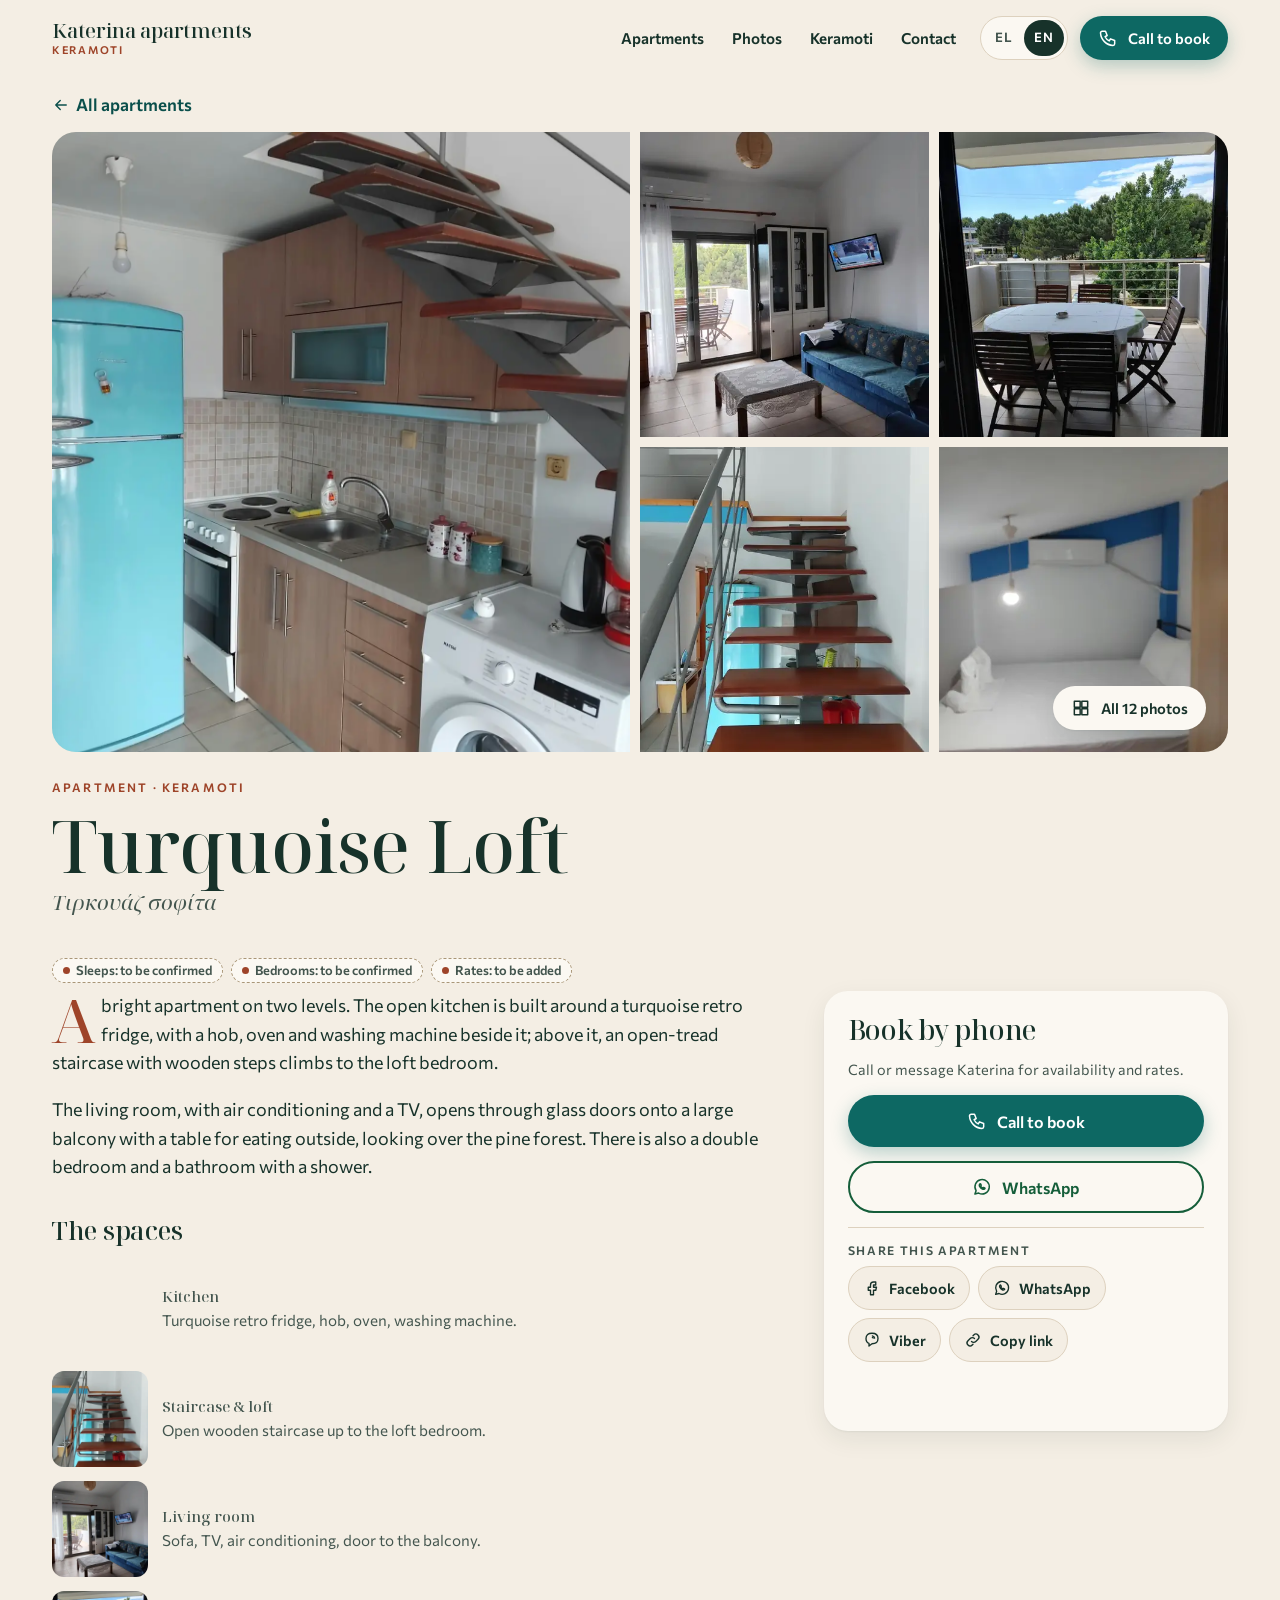
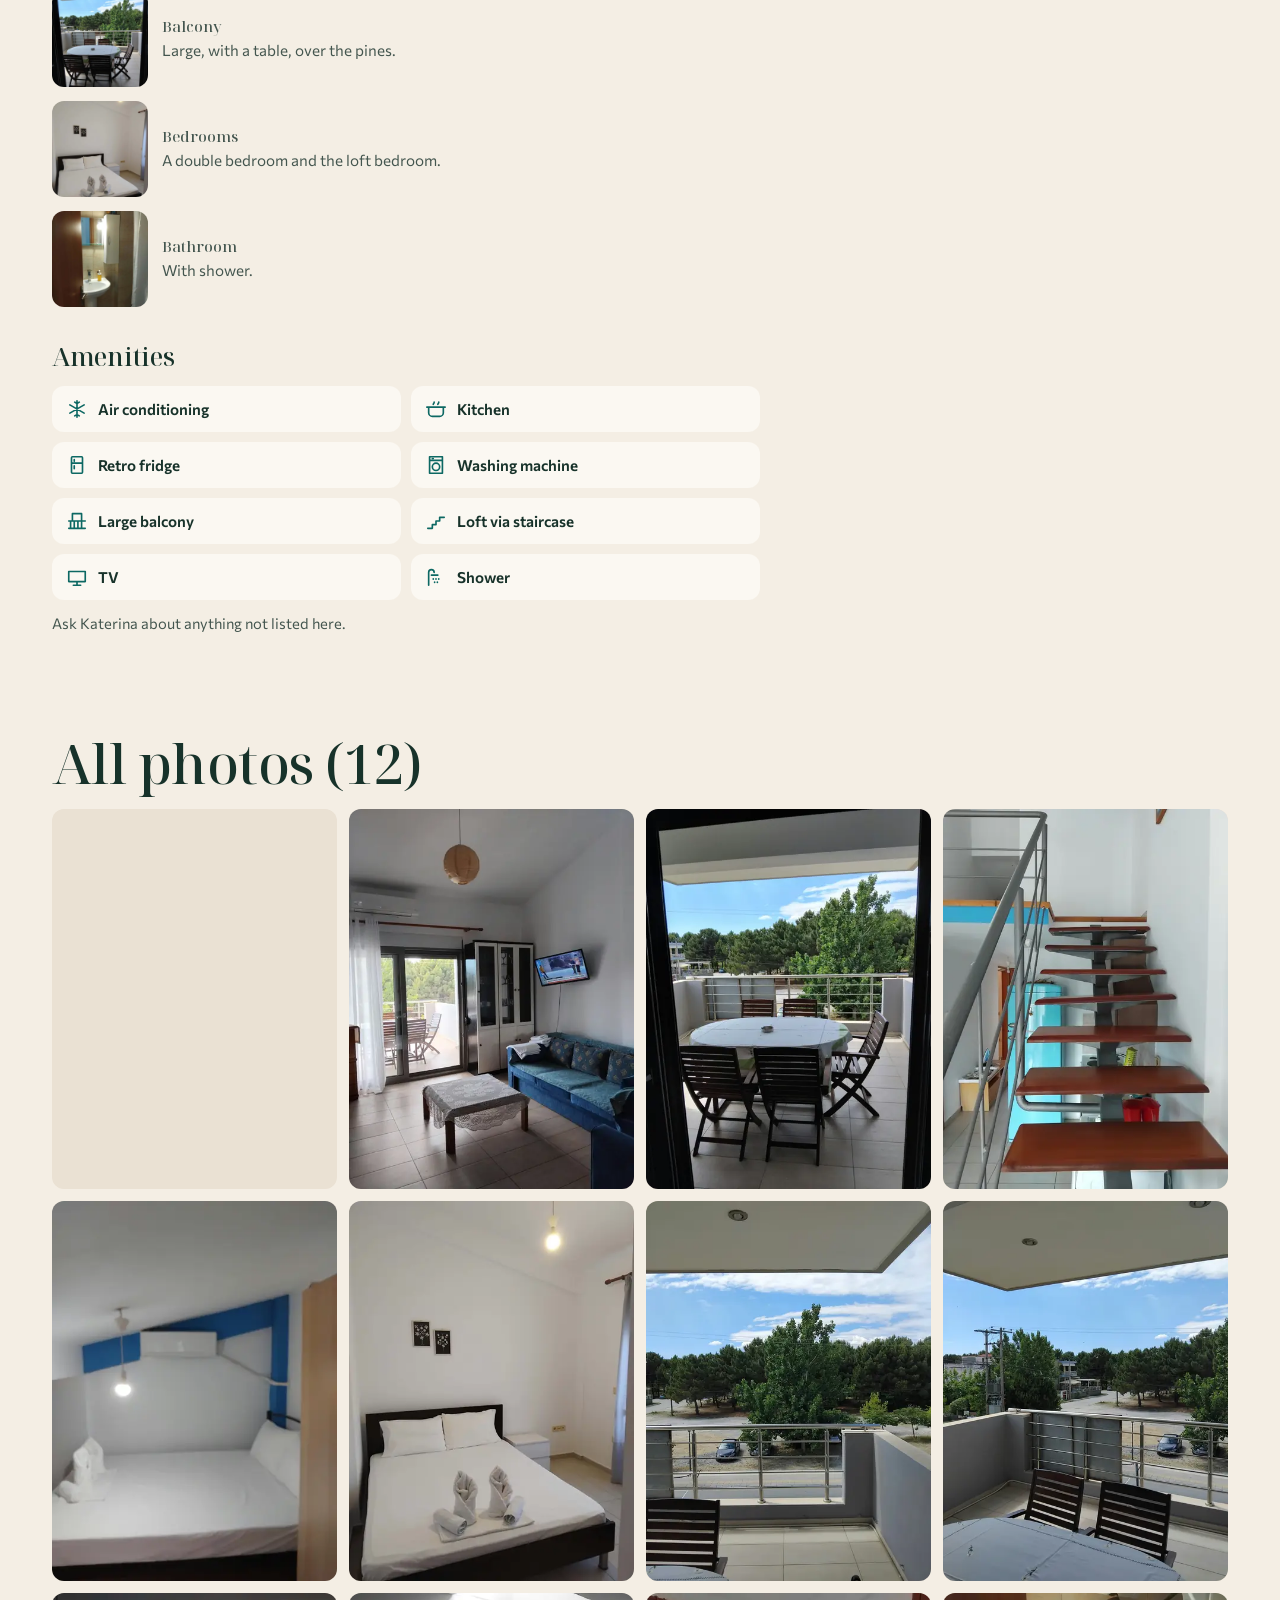
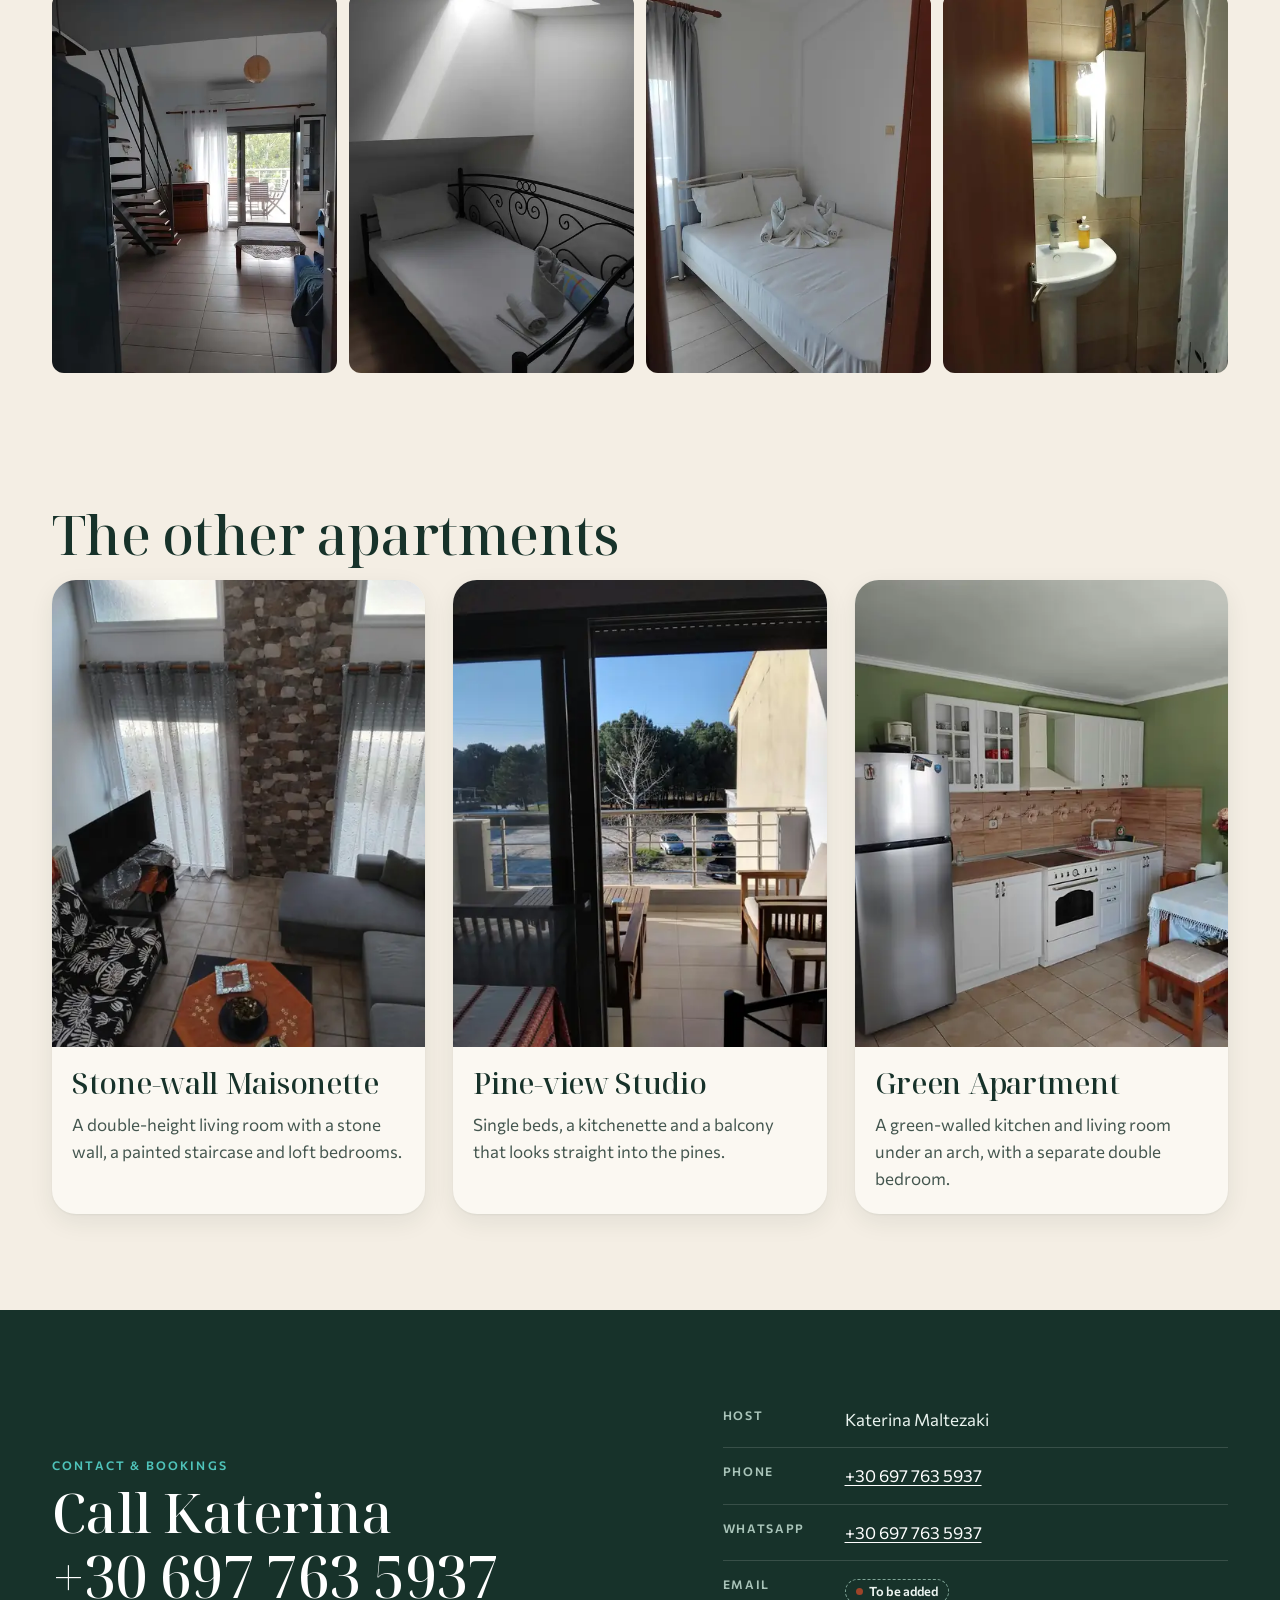
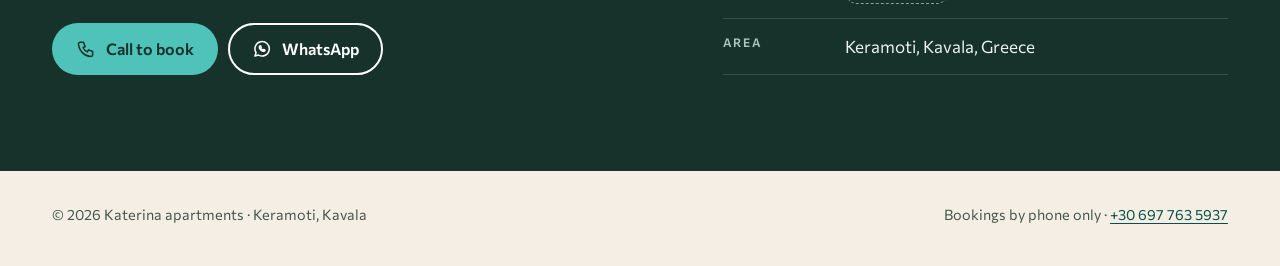
==== commit d9b5c62b: "Add pages for Stone-wall Maisonette, Pine-view Studio and Green Apartment All four apartments now ha" ====
--- a/apartments/turquoise-loft/index.html
+++ b/apartments/turquoise-loft/index.html
@@ -109,9 +109,9 @@
  <section class="sec" style="padding-top:0" aria-labelledby="h-oth">
   <h2 id="h-oth" class="h3"><span class="i-el" lang="el">Τα άλλα διαμερίσματα</span><span class="i-en" lang="en">The other apartments</span></h2>
   <div class="cards" style="grid-template-columns:repeat(auto-fit,minmax(260px,1fr))"><article class="card"><div class="car"><div class="car-track" style="overflow:hidden"><picture><source type="image/webp" srcset="../../assets/img/stone-maisonette-01-480.webp 480w,../../assets/img/stone-maisonette-01-800.webp 800w,../../assets/img/stone-maisonette-01-1200.webp 1200w" sizes="(min-width:960px) 400px, 100vw"><img src="../../assets/img/stone-maisonette-01-800.jpg" width="1200" height="1600" alt="Σαλόνι διπλού ύψους με πέτρινο τοίχο, από τη σοφίτα" data-alt-el="Σαλόνι διπλού ύψους με πέτρινο τοίχο, από τη σοφίτα" data-alt-en="Double-height living room with stone wall, seen from the loft" loading="lazy" decoding="async"></picture></div></div>
-     <div class="card-body"><h3><span class="i-el" lang="el">Μεζονέτα με πέτρα</span><span class="i-en" lang="en">Stone-wall Maisonette</span></h3><p><span class="i-el" lang="el">Σαλόνι διπλού ύψους με πέτρινο τοίχο, ζωγραφισμένη σκάλα και υπνοδωμάτια στη σοφίτα.</span><span class="i-en" lang="en">A double-height living room with a stone wall, a painted staircase and loft bedrooms.</span></p><span class="soon"><span class="i-el" lang="el">Η σελίδα ετοιμάζεται</span><span class="i-en" lang="en">Page in progress</span></span></div></article><article class="card"><div class="car"><div class="car-track" style="overflow:hidden"><picture><source type="image/webp" srcset="../../assets/img/studio-01-480.webp 480w,../../assets/img/studio-01-800.webp 800w,../../assets/img/studio-01-1200.webp 1200w" sizes="(min-width:960px) 400px, 100vw"><img src="../../assets/img/studio-01-800.jpg" width="1200" height="1600" alt="Μπαλκονόπορτα προς το μπαλκόνι με θέα στα πεύκα" data-alt-el="Μπαλκονόπορτα προς το μπαλκόνι με θέα στα πεύκα" data-alt-en="Glass door onto the balcony and the pines" loading="lazy" decoding="async"></picture></div></div>
-     <div class="card-body"><h3><span class="i-el" lang="el">Στούντιο με θέα στα πεύκα</span><span class="i-en" lang="en">Pine-view Studio</span></h3><p><span class="i-el" lang="el">Μονά κρεβάτια, κουζινούλα και μπαλκόνι που κοιτάζει κατευθείαν στα πεύκα.</span><span class="i-en" lang="en">Single beds, a kitchenette and a balcony that looks straight into the pines.</span></p><span class="soon"><span class="i-el" lang="el">Η σελίδα ετοιμάζεται</span><span class="i-en" lang="en">Page in progress</span></span></div></article><article class="card"><div class="car"><div class="car-track" style="overflow:hidden"><picture><source type="image/webp" srcset="../../assets/img/green-01-480.webp 480w,../../assets/img/green-01-800.webp 800w,../../assets/img/green-01-1200.webp 1200w" sizes="(min-width:960px) 400px, 100vw"><img src="../../assets/img/green-01-800.jpg" width="1200" height="1600" alt="Κουζίνα με λευκά ντουλάπια και ανοξείδωτο ψυγείο, πράσινοι τοίχοι" data-alt-el="Κουζίνα με λευκά ντουλάπια και ανοξείδωτο ψυγείο, πράσινοι τοίχοι" data-alt-en="Kitchen with white cabinets and a steel fridge, green walls" loading="lazy" decoding="async"></picture></div></div>
-     <div class="card-body"><h3><span class="i-el" lang="el">Πράσινο διαμέρισμα</span><span class="i-en" lang="en">Green Apartment</span></h3><p><span class="i-el" lang="el">Κουζίνα-σαλόνι με πράσινους τοίχους και καμάρα, και ξεχωριστό διπλό υπνοδωμάτιο.</span><span class="i-en" lang="en">A green-walled kitchen and living room under an arch, with a separate double bedroom.</span></p><span class="soon"><span class="i-el" lang="el">Η σελίδα ετοιμάζεται</span><span class="i-en" lang="en">Page in progress</span></span></div></article></div>
+     <div class="card-body"><h3><a href="../stone-maisonette/"><span class="i-el" lang="el">Μεζονέτα με πέτρα</span><span class="i-en" lang="en">Stone-wall Maisonette</span></a></h3><p><span class="i-el" lang="el">Σαλόνι διπλού ύψους με πέτρινο τοίχο, ζωγραφισμένη σκάλα και υπνοδωμάτια στη σοφίτα.</span><span class="i-en" lang="en">A double-height living room with a stone wall, a painted staircase and loft bedrooms.</span></p></div></article><article class="card"><div class="car"><div class="car-track" style="overflow:hidden"><picture><source type="image/webp" srcset="../../assets/img/studio-01-480.webp 480w,../../assets/img/studio-01-800.webp 800w,../../assets/img/studio-01-1200.webp 1200w" sizes="(min-width:960px) 400px, 100vw"><img src="../../assets/img/studio-01-800.jpg" width="1200" height="1600" alt="Μπαλκονόπορτα προς το μπαλκόνι με θέα στα πεύκα" data-alt-el="Μπαλκονόπορτα προς το μπαλκόνι με θέα στα πεύκα" data-alt-en="Glass door onto the balcony and the pines" loading="lazy" decoding="async"></picture></div></div>
+     <div class="card-body"><h3><a href="../studio/"><span class="i-el" lang="el">Στούντιο με θέα στα πεύκα</span><span class="i-en" lang="en">Pine-view Studio</span></a></h3><p><span class="i-el" lang="el">Μονά κρεβάτια, κουζινούλα και μπαλκόνι που κοιτάζει κατευθείαν στα πεύκα.</span><span class="i-en" lang="en">Single beds, a kitchenette and a balcony that looks straight into the pines.</span></p></div></article><article class="card"><div class="car"><div class="car-track" style="overflow:hidden"><picture><source type="image/webp" srcset="../../assets/img/green-01-480.webp 480w,../../assets/img/green-01-800.webp 800w,../../assets/img/green-01-1200.webp 1200w" sizes="(min-width:960px) 400px, 100vw"><img src="../../assets/img/green-01-800.jpg" width="1200" height="1600" alt="Κουζίνα με λευκά ντουλάπια και ανοξείδωτο ψυγείο, πράσινοι τοίχοι" data-alt-el="Κουζίνα με λευκά ντουλάπια και ανοξείδωτο ψυγείο, πράσινοι τοίχοι" data-alt-en="Kitchen with white cabinets and a steel fridge, green walls" loading="lazy" decoding="async"></picture></div></div>
+     <div class="card-body"><h3><a href="../green/"><span class="i-el" lang="el">Πράσινο διαμέρισμα</span><span class="i-en" lang="en">Green Apartment</span></a></h3><p><span class="i-el" lang="el">Κουζίνα-σαλόνι με πράσινους τοίχους και καμάρα, και ξεχωριστό διπλό υπνοδωμάτιο.</span><span class="i-en" lang="en">A green-walled kitchen and living room under an arch, with a separate double bedroom.</span></p></div></article></div>
  </section>
 </div>
 <section class="sec contact" id="contact" aria-labelledby="h-contact">
--- a/assets/css/site.css
+++ b/assets/css/site.css
@@ -107,6 +107,7 @@
   .hero{display:grid;grid-template-columns:minmax(0,5fr) minmax(0,6fr);gap:0;max-width:var(--max);margin:0 auto;padding:24px var(--gut) 40px;align-items:center}
   .hero-copy{position:static;color:var(--ink);padding:0 48px 0 0;order:0}
   .hero .kicker{color:var(--terra)}
+  .hero h1{font-size:clamp(2.4rem,calc(7.8vw - 14px),5.1rem)}
   .hero .tagline{color:var(--ink-2);font-size:1.3rem}
   .hero-media{height:640px;min-height:0;border-radius:28px 28px 28px 120px;order:1}
   .hero-media::after{display:none}
